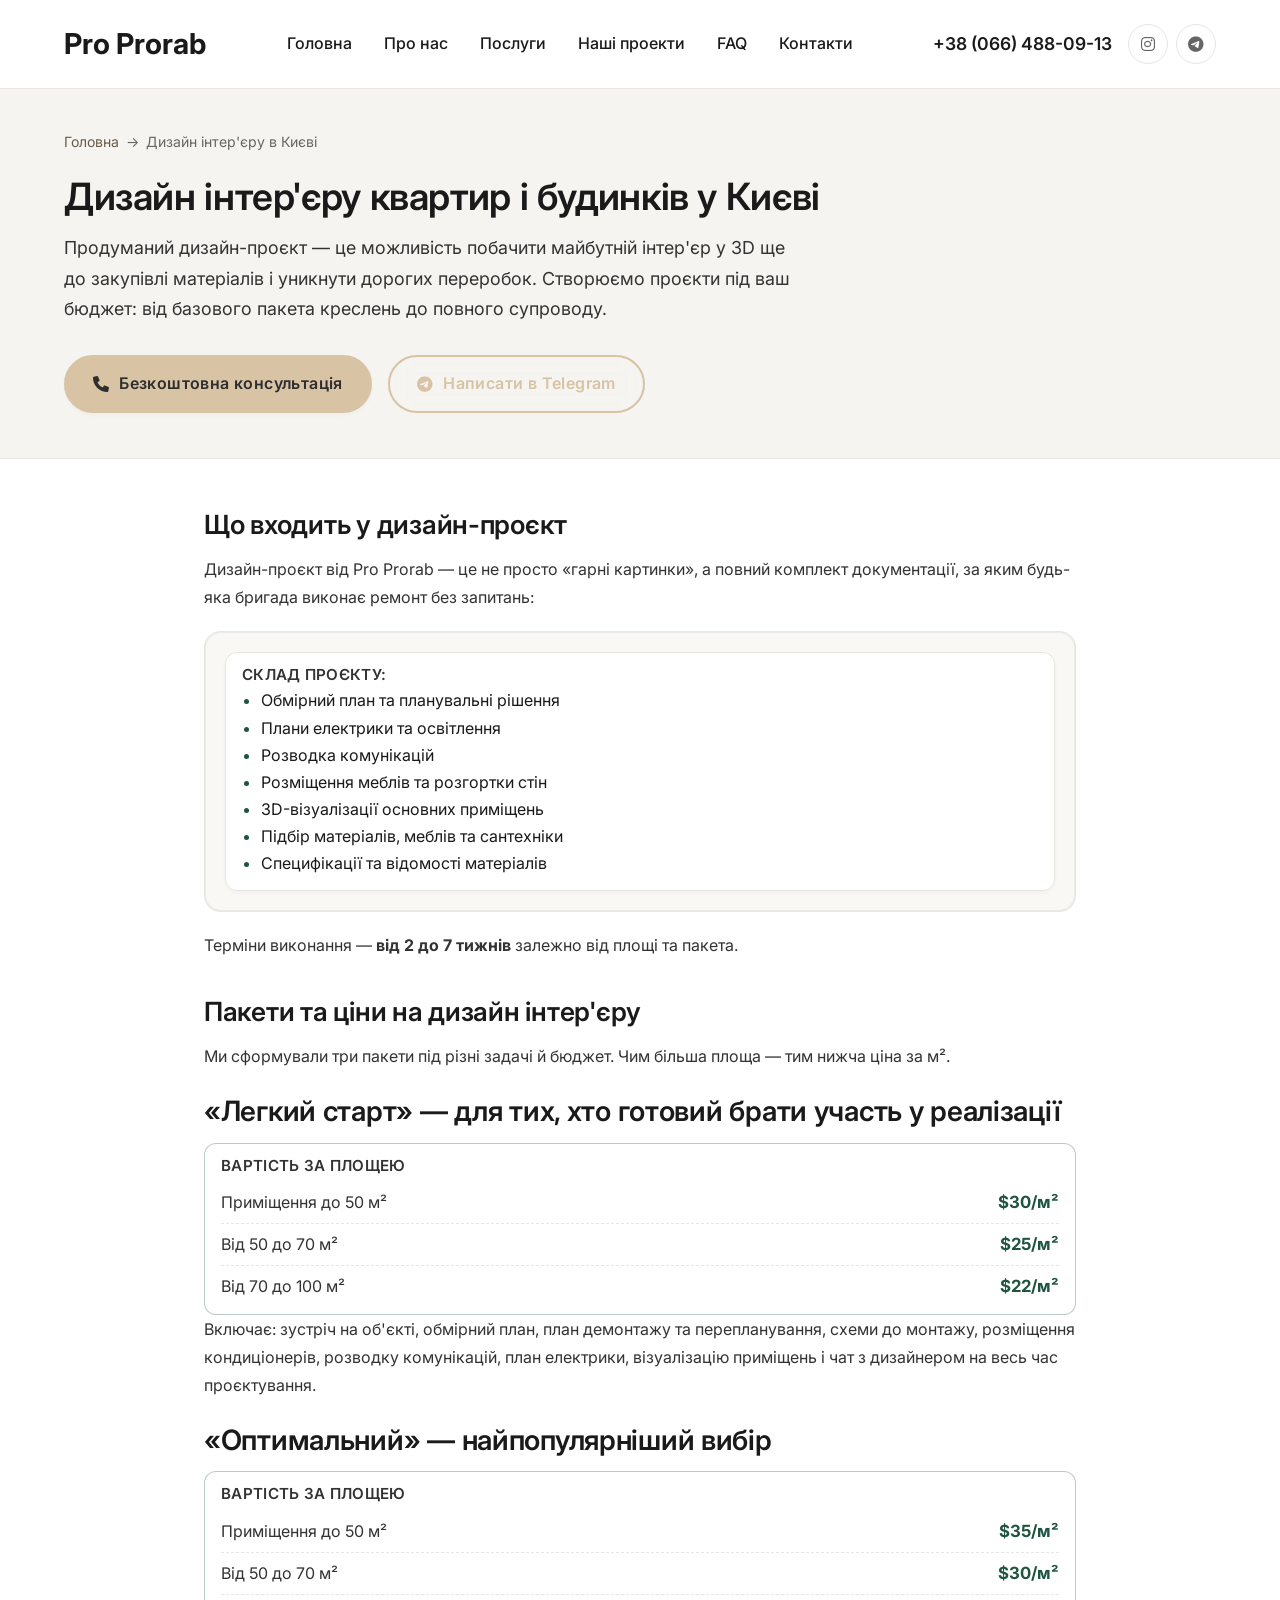
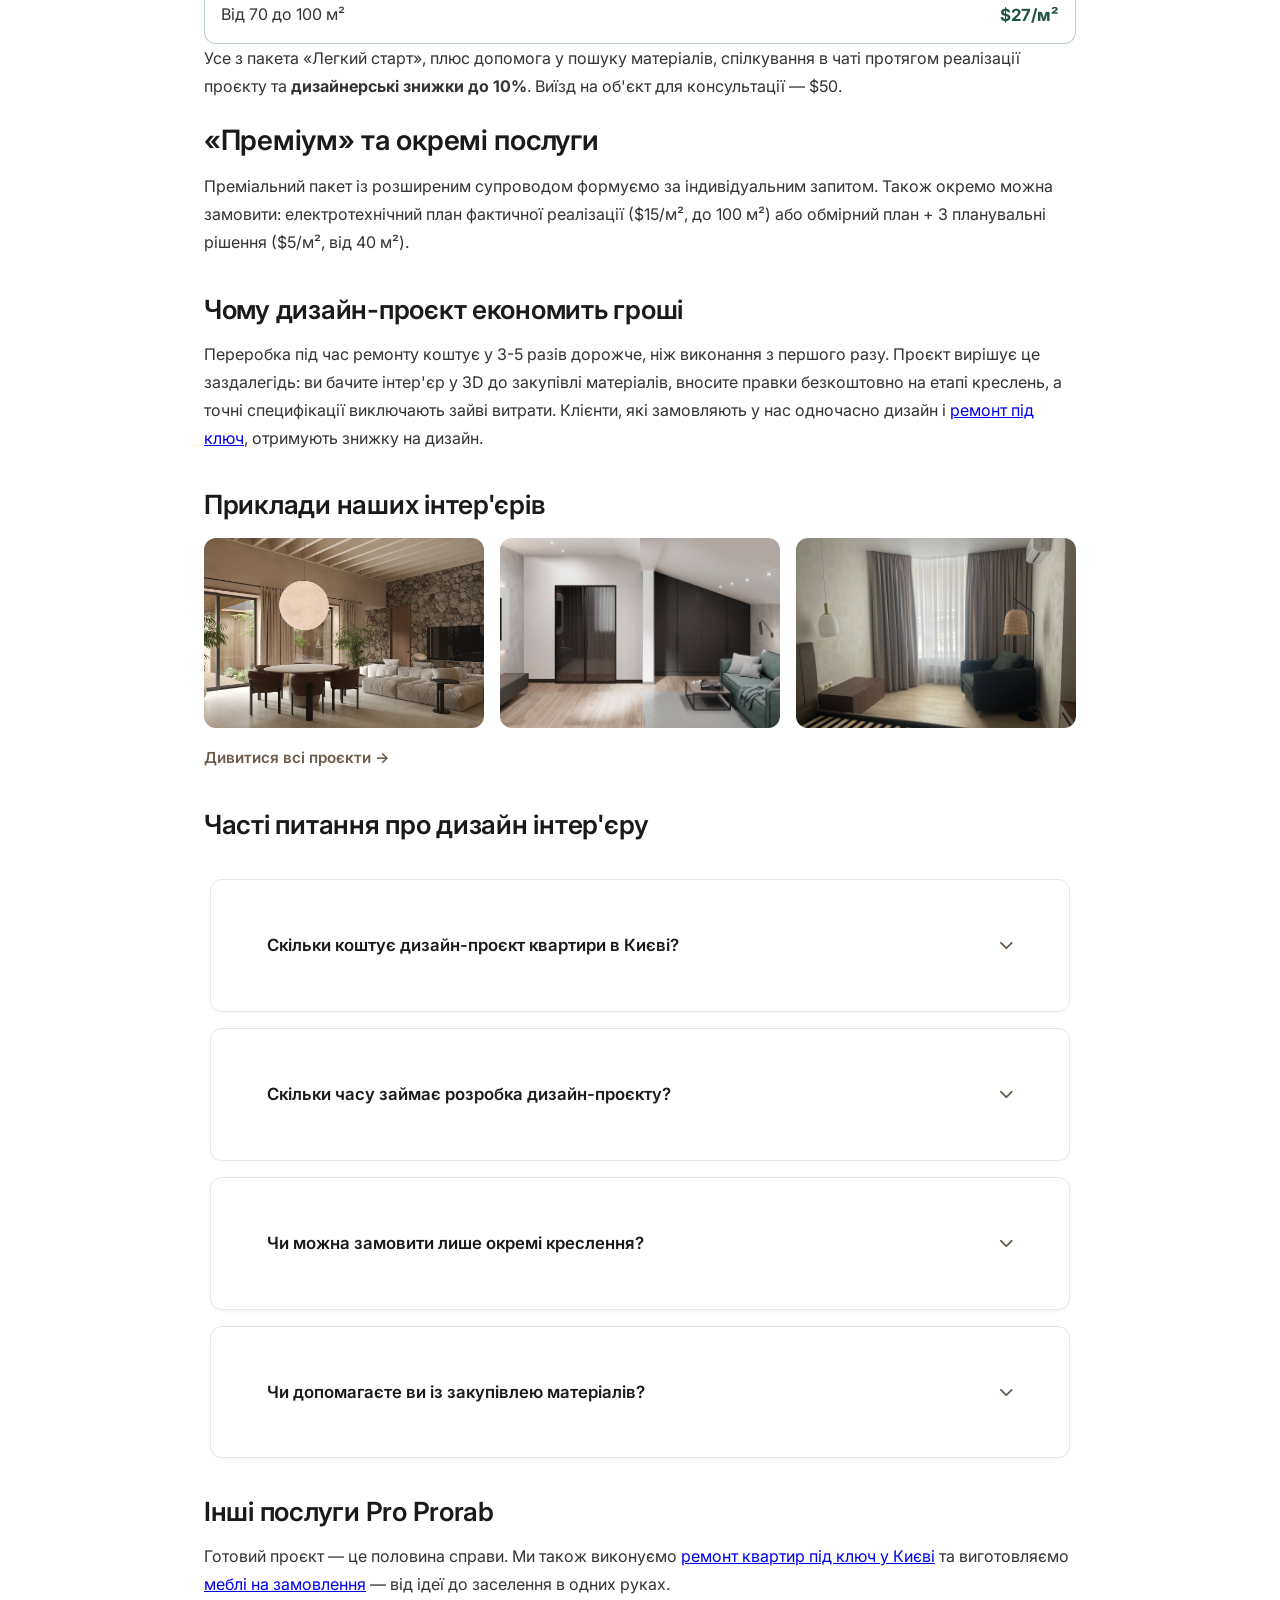
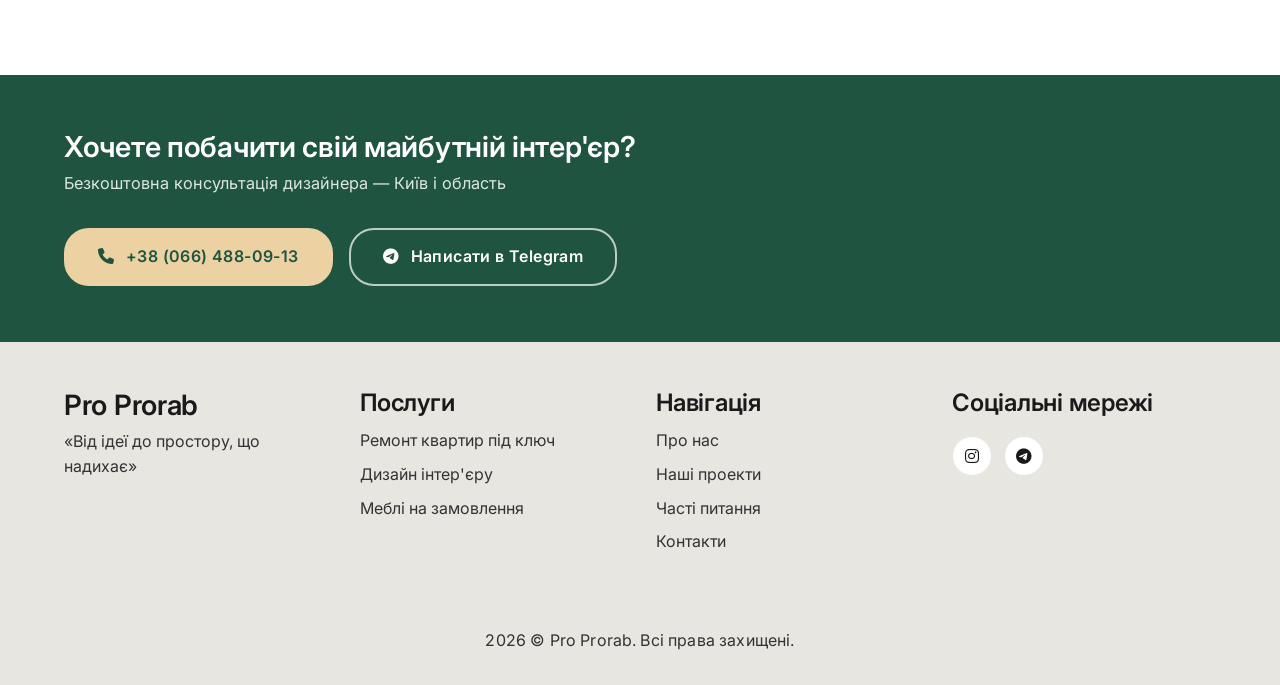
==== dyzain-interieru-kyiv/index.html @ 68ef940d "Add three SEO service pages targeting Kyiv commercial queries Search Console showed the site only su" ====
<!DOCTYPE html>
<html lang="uk-UA">
<head>
    <meta charset="UTF-8">
    <meta name="viewport" content="width=device-width, initial-scale=1.0, viewport-fit=cover">

    <title>Дизайн інтер'єру в Києві — дизайн-проєкт від $22/м² | Pro Prorab</title>
    <meta name="description" content="Дизайн інтер'єру квартир і будинків у Києві: обмірний план, 3D-візуалізації, підбір матеріалів. Пакети від $22/м², терміни 2-7 тижнів. ☎ +38 (066) 488-09-13">
    <meta name="keywords" content="дизайн інтер'єру Київ, дизайн-проєкт квартири Київ, дизайн інтер'єру ціна, дизайн квартири Київ, 3D візуалізація інтер'єру, дизайнер інтер'єру Київ">
    <meta name="robots" content="index, follow, max-image-preview:large">
    <meta name="theme-color" content="#245B4A">

    <meta name="geo.region" content="UA-32">
    <meta name="geo.placename" content="Київ, Київська область">

    <link rel="canonical" href="https://pro-prorab.com.ua/dyzain-interieru-kyiv/">
    <link rel="alternate" hreflang="uk-UA" href="https://pro-prorab.com.ua/dyzain-interieru-kyiv/">
    <link rel="alternate" hreflang="x-default" href="https://pro-prorab.com.ua/dyzain-interieru-kyiv/">

    <meta property="og:type" content="website">
    <meta property="og:site_name" content="Pro Prorab">
    <meta property="og:locale" content="uk_UA">
    <meta property="og:url" content="https://pro-prorab.com.ua/dyzain-interieru-kyiv/">
    <meta property="og:title" content="Дизайн інтер'єру в Києві — дизайн-проєкт від $22/м² | Pro Prorab">
    <meta property="og:description" content="Обмірний план, планувальні рішення, 3D-візуалізації, підбір матеріалів. Пакети під різний бюджет. Київ і область.">
    <meta property="og:image" content="https://pro-prorab.com.ua/images/portfolio/the-moon/11.jpg">

    <link rel="icon" type="image/svg+xml" href="/favicon.svg">
    <link rel="icon" type="image/x-icon" href="/favicon.ico">
    <link rel="apple-touch-icon" sizes="180x180" href="/apple-touch-icon.png">
    <link rel="manifest" href="/site.webmanifest">

    <link rel="preconnect" href="https://fonts.googleapis.com">
    <link rel="preconnect" href="https://fonts.gstatic.com" crossorigin>

    <link rel="stylesheet" href="/css/style.css?v=21">
    <link href="https://fonts.googleapis.com/css2?family=Inter:wght@300;400;500;600;700&family=Caveat:wght@500;600;700&family=Great+Vibes&display=swap" rel="stylesheet">
    <link rel="stylesheet" href="https://cdnjs.cloudflare.com/ajax/libs/font-awesome/6.0.0/css/all.min.css">

    <script type="application/ld+json">
    {
      "@context": "https://schema.org",
      "@type": "Service",
      "name": "Дизайн інтер'єру в Києві",
      "serviceType": "Дизайн-проєкт інтер'єру",
      "url": "https://pro-prorab.com.ua/dyzain-interieru-kyiv/",
      "description": "Комплексна розробка дизайну інтер'єру квартир і будинків у Києві: обмірний план, планувальні рішення, 3D-візуалізації, підбір матеріалів. Пакети «Легкий старт», «Оптимальний», «Преміум».",
      "provider": { "@id": "https://pro-prorab.com.ua/#organization" },
      "areaServed": [
        { "@type": "City", "name": "Київ" },
        { "@type": "AdministrativeArea", "name": "Київська область" }
      ]
    }
    </script>
    <script type="application/ld+json">
    {
      "@context": "https://schema.org",
      "@type": "BreadcrumbList",
      "itemListElement": [
        { "@type": "ListItem", "position": 1, "name": "Головна", "item": "https://pro-prorab.com.ua/" },
        { "@type": "ListItem", "position": 2, "name": "Дизайн інтер'єру в Києві", "item": "https://pro-prorab.com.ua/dyzain-interieru-kyiv/" }
      ]
    }
    </script>
    <script type="application/ld+json">
    {
      "@context": "https://schema.org",
      "@type": "FAQPage",
      "mainEntity": [
        {
          "@type": "Question",
          "name": "Скільки коштує дизайн-проєкт квартири в Києві?",
          "acceptedAnswer": {
            "@type": "Answer",
            "text": "Залежить від пакета та площі. «Легкий старт» — від $22/м² (для приміщень 70-100 м²), «Оптимальний» — від $27/м², «Преміум» — за індивідуальним запитом. Чим більша площа, тим нижча ціна за м²."
          }
        },
        {
          "@type": "Question",
          "name": "Скільки часу займає розробка дизайн-проєкту?",
          "acceptedAnswer": {
            "@type": "Answer",
            "text": "Від 2 до 7 тижнів залежно від площі приміщення та обраного пакета. Впродовж усього проєктування працює чат для спілкування з дизайнером."
          }
        },
        {
          "@type": "Question",
          "name": "Чи можна замовити лише окремі креслення, а не повний проєкт?",
          "acceptedAnswer": {
            "@type": "Answer",
            "text": "Так. Окремо можна замовити електротехнічний план фактичної реалізації ($15/м², до 100 м²) або обмірний план з трьома планувальними рішеннями ($5/м², від 40 м²)."
          }
        },
        {
          "@type": "Question",
          "name": "Чи допомагаєте ви із закупівлею матеріалів?",
          "acceptedAnswer": {
            "@type": "Answer",
            "text": "У пакеті «Оптимальний» передбачена допомога у пошуку матеріалів, консультації щодо закупівель і дизайнерські знижки до 10%. Виїзд на об'єкт для консультації — $50."
          }
        }
      ]
    }
    </script>
</head>
<body>
    <!-- Header -->
    <header class="header">
        <div class="container">
            <div class="header-content">
                <a href="/" class="logo" aria-label="Pro Prorab — головна">
                    <span class="logo-text">Pro Prorab</span>
                </a>
                <nav class="nav">
                    <ul class="nav-list">
                        <li><a href="/" class="nav-link">Головна</a></li>
                        <li><a href="/#about" class="nav-link">Про нас</a></li>
                        <li><a href="/#services" class="nav-link active">Послуги</a></li>
                        <li><a href="/#portfolio" class="nav-link">Наші проекти</a></li>
                        <li><a href="/#faq" class="nav-link">FAQ</a></li>
                        <li><a href="/#contacts" class="nav-link">Контакти</a></li>
                    </ul>
                </nav>
                <div class="header-contact">
                    <a href="tel:+380664880913" class="phone">+38 (066) 488-09-13</a>
                    <div class="social-links">
                        <a href="https://www.instagram.com/pro_prorab?igsh=eXV1aWx6aDczOWYw" class="social-link" aria-label="Instagram Pro Prorab" target="_blank" rel="noopener noreferrer"><i class="fab fa-instagram"></i></a>
                        <a href="https://t.me/+380664880913" class="social-link" aria-label="Telegram Pro Prorab" target="_blank" rel="noopener noreferrer"><i class="fab fa-telegram"></i></a>
                    </div>
                </div>
                <a href="tel:+380664880913" class="header-call-btn" aria-label="Зателефонувати">
                    <i class="fas fa-phone"></i>
                </a>
                <button class="mobile-menu-btn" aria-label="Відкрити меню">
                    <span></span>
                    <span></span>
                    <span></span>
                </button>
            </div>
        </div>
    </header>

    <!-- Page Hero -->
    <section class="page-hero">
        <div class="container">
            <nav class="breadcrumbs" aria-label="Хлібні крихти">
                <a href="/">Головна</a> <span aria-hidden="true">→</span> <span>Дизайн інтер'єру в Києві</span>
            </nav>
            <h1>Дизайн інтер'єру квартир і будинків у Києві</h1>
            <p class="lead">Продуманий дизайн-проєкт — це можливість побачити майбутній інтер'єр у 3D ще до закупівлі матеріалів і уникнути дорогих переробок. Створюємо проєкти під ваш бюджет: від базового пакета креслень до повного супроводу.</p>
            <div class="hero-buttons">
                <a href="tel:+380664880913" class="btn btn-primary"><i class="fas fa-phone" aria-hidden="true"></i> Безкоштовна консультація</a>
                <a href="https://t.me/+380664880913" class="btn btn-outline" target="_blank" rel="noopener noreferrer"><i class="fab fa-telegram" aria-hidden="true"></i> Написати в Telegram</a>
            </div>
        </div>
    </section>

    <!-- Article -->
    <article class="service-article">
        <div class="container">
            <h2>Що входить у дизайн-проєкт</h2>
            <p>Дизайн-проєкт від Pro Prorab — це не просто «гарні картинки», а повний комплект документації, за яким будь-яка бригада виконає ремонт без запитань:</p>
            <div class="package-body">
                <div class="package-section features">
                    <h5>Склад проєкту:</h5>
                    <ul class="package-list">
                        <li>Обмірний план та планувальні рішення</li>
                        <li>Плани електрики та освітлення</li>
                        <li>Розводка комунікацій</li>
                        <li>Розміщення меблів та розгортки стін</li>
                        <li>3D-візуалізації основних приміщень</li>
                        <li>Підбір матеріалів, меблів та сантехніки</li>
                        <li>Специфікації та відомості матеріалів</li>
                    </ul>
                </div>
            </div>
            <p>Терміни виконання — <strong>від 2 до 7 тижнів</strong> залежно від площі та пакета.</p>

            <h2>Пакети та ціни на дизайн інтер'єру</h2>
            <p>Ми сформували три пакети під різні задачі й бюджет. Чим більша площа — тим нижча ціна за м².</p>

            <h3 style="margin-top: 1.6rem; color: var(--wix-text-primary);">«Легкий старт» — для тих, хто готовий брати участь у реалізації</h3>
            <div class="package-price-table">
                <h5>Вартість за площею</h5>
                <div class="package-price-row"><span>Приміщення до 50 м²</span><strong>$30/м²</strong></div>
                <div class="package-price-row"><span>Від 50 до 70 м²</span><strong>$25/м²</strong></div>
                <div class="package-price-row"><span>Від 70 до 100 м²</span><strong>$22/м²</strong></div>
            </div>
            <p>Включає: зустріч на об'єкті, обмірний план, план демонтажу та перепланування, схеми до монтажу, розміщення кондиціонерів, розводку комунікацій, план електрики, візуалізацію приміщень і чат з дизайнером на весь час проєктування.</p>

            <h3 style="margin-top: 1.6rem; color: var(--wix-text-primary);">«Оптимальний» — найпопулярніший вибір</h3>
            <div class="package-price-table">
                <h5>Вартість за площею</h5>
                <div class="package-price-row"><span>Приміщення до 50 м²</span><strong>$35/м²</strong></div>
                <div class="package-price-row"><span>Від 50 до 70 м²</span><strong>$30/м²</strong></div>
                <div class="package-price-row"><span>Від 70 до 100 м²</span><strong>$27/м²</strong></div>
            </div>
            <p>Усе з пакета «Легкий старт», плюс допомога у пошуку матеріалів, спілкування в чаті протягом реалізації проєкту та <strong>дизайнерські знижки до 10%</strong>. Виїзд на об'єкт для консультації — $50.</p>

            <h3 style="margin-top: 1.6rem; color: var(--wix-text-primary);">«Преміум» та окремі послуги</h3>
            <p>Преміальний пакет із розширеним супроводом формуємо за індивідуальним запитом. Також окремо можна замовити: електротехнічний план фактичної реалізації ($15/м², до 100 м²) або обмірний план + 3 планувальні рішення ($5/м², від 40 м²).</p>

            <h2>Чому дизайн-проєкт економить гроші</h2>
            <p>Переробка під час ремонту коштує у 3-5 разів дорожче, ніж виконання з першого разу. Проєкт вирішує це заздалегідь: ви бачите інтер'єр у 3D до закупівлі матеріалів, вносите правки безкоштовно на етапі креслень, а точні специфікації виключають зайві витрати. Клієнти, які замовляють у нас одночасно дизайн і <a href="/remont-kvartyr-kyiv/">ремонт під ключ</a>, отримують знижку на дизайн.</p>

            <h2>Приклади наших інтер'єрів</h2>
            <div class="page-portfolio-grid">
                <a href="/#portfolio" aria-label="Проєкт The Moon">
                    <img src="/images/portfolio/the-moon/11.jpg" alt="Дизайн інтер'єру заміського будинку The Moon у японському стилі — Київська область" loading="lazy">
                </a>
                <a href="/#portfolio" aria-label="Проєкт Lakewood">
                    <img src="/images/portfolio/great/1.jpg" alt="Дизайн інтер'єру будинку в котеджному містечку Lakewood під Києвом" loading="lazy">
                </a>
                <a href="/#portfolio" aria-label="Проєкт ЖК Софія Резиденс">
                    <img src="/images/portfolio/sofia-residence/4.jpg" alt="Дизайн-проєкт квартири в ЖК Софія Резиденс, Київ" loading="lazy">
                </a>
            </div>
            <p><a href="/#portfolio" class="service-page-link">Дивитися всі проєкти →</a></p>

            <h2>Часті питання про дизайн інтер'єру</h2>
            <div class="faq-list">
                <details class="faq-item">
                    <summary class="faq-question">
                        <span>Скільки коштує дизайн-проєкт квартири в Києві?</span>
                        <i class="fas fa-chevron-down faq-icon" aria-hidden="true"></i>
                    </summary>
                    <div class="faq-answer">
                        <p>Залежить від пакета та площі: «Легкий старт» — <strong>від $22/м²</strong>, «Оптимальний» — <strong>від $27/м²</strong>, «Преміум» — індивідуально. Чим більша площа, тим нижча ціна за м².</p>
                    </div>
                </details>
                <details class="faq-item">
                    <summary class="faq-question">
                        <span>Скільки часу займає розробка дизайн-проєкту?</span>
                        <i class="fas fa-chevron-down faq-icon" aria-hidden="true"></i>
                    </summary>
                    <div class="faq-answer">
                        <p>Від <strong>2 до 7 тижнів</strong> залежно від площі приміщення та пакета. Впродовж усього проєктування працює чат для спілкування з дизайнером.</p>
                    </div>
                </details>
                <details class="faq-item">
                    <summary class="faq-question">
                        <span>Чи можна замовити лише окремі креслення?</span>
                        <i class="fas fa-chevron-down faq-icon" aria-hidden="true"></i>
                    </summary>
                    <div class="faq-answer">
                        <p>Так: електротехнічний план фактичної реалізації ($15/м², до 100 м²) або обмірний план + 3 планувальні рішення ($5/м², від 40 м²).</p>
                    </div>
                </details>
                <details class="faq-item">
                    <summary class="faq-question">
                        <span>Чи допомагаєте ви із закупівлею матеріалів?</span>
                        <i class="fas fa-chevron-down faq-icon" aria-hidden="true"></i>
                    </summary>
                    <div class="faq-answer">
                        <p>У пакеті «Оптимальний» — допомога у пошуку матеріалів, консультації щодо закупівель і <strong>дизайнерські знижки до 10%</strong>.</p>
                    </div>
                </details>
            </div>

            <h2>Інші послуги Pro Prorab</h2>
            <p>Готовий проєкт — це половина справи. Ми також виконуємо <a href="/remont-kvartyr-kyiv/">ремонт квартир під ключ у Києві</a> та виготовляємо <a href="/mebli-na-zamovlennia-kyiv/">меблі на замовлення</a> — від ідеї до заселення в одних руках.</p>
        </div>
    </article>

    <!-- CTA Band -->
    <section class="cta-band" aria-label="Замовити консультацію">
        <div class="container">
            <div class="cta-band-content">
                <div class="cta-band-text">
                    <h2>Хочете побачити свій майбутній інтер'єр?</h2>
                    <p>Безкоштовна консультація дизайнера — Київ і область</p>
                </div>
                <div class="cta-band-actions">
                    <a href="tel:+380664880913" class="btn btn-cta-light"><i class="fas fa-phone"></i> +38 (066) 488-09-13</a>
                    <a href="https://t.me/+380664880913" class="btn btn-cta-ghost" target="_blank" rel="noopener noreferrer"><i class="fab fa-telegram"></i> Написати в Telegram</a>
                </div>
            </div>
        </div>
    </section>

    <!-- Footer -->
    <footer class="footer">
        <div class="container">
            <div class="footer-content">
                <div class="footer-section">
                    <div class="footer-logo">
                        <h3>Pro Prorab</h3>
                        <p>«Від ідеї до простору, що надихає»</p>
                    </div>
                </div>
                <div class="footer-section">
                    <h4>Послуги</h4>
                    <ul class="footer-links">
                        <li><a href="/remont-kvartyr-kyiv/">Ремонт квартир під ключ</a></li>
                        <li><a href="/dyzain-interieru-kyiv/">Дизайн інтер'єру</a></li>
                        <li><a href="/mebli-na-zamovlennia-kyiv/">Меблі на замовлення</a></li>
                    </ul>
                </div>
                <div class="footer-section">
                    <h4>Навігація</h4>
                    <ul class="footer-links">
                        <li><a href="/#about">Про нас</a></li>
                        <li><a href="/#portfolio">Наші проекти</a></li>
                        <li><a href="/#faq">Часті питання</a></li>
                        <li><a href="/#contacts">Контакти</a></li>
                    </ul>
                </div>
                <div class="footer-section">
                    <h4>Соціальні мережі</h4>
                    <div class="footer-social">
                        <a href="https://www.instagram.com/pro_prorab?igsh=eXV1aWx6aDczOWYw" class="social-link" aria-label="Instagram Pro Prorab" target="_blank" rel="noopener noreferrer"><i class="fab fa-instagram"></i></a>
                        <a href="https://t.me/+380664880913" class="social-link" aria-label="Telegram Pro Prorab" target="_blank" rel="noopener noreferrer"><i class="fab fa-telegram"></i></a>
                    </div>
                </div>
            </div>
            <div class="footer-bottom">
                <p>2026 &copy; Pro Prorab. Всі права захищені.</p>
            </div>
        </div>
    </footer>

    <script src="/js/script.js?v=11"></script>
</body>
</html>
---- css/style.css ----
/* Reset and Base Styles */
* {
    margin: 0;
    padding: 0;
    box-sizing: border-box;
}

/* CSS Variables for Custom Beige Color Scheme */
:root {
    /* Background Colors */
    --wix-bg: #ffffff; /* Pure white background */
    --wix-surface: #ffffff; /* White surface */
    --wix-section-bg: #f8f9fa; /* Light gray section background */
    --wix-accent-bg: #F5F4F0; /* Very light beige accent background */

    /* Text Colors */
    --wix-text-primary: #1a1a1a; /* Very dark text */
    --wix-text-secondary: #333333; /* Dark gray text */
    --wix-text-muted: #666666; /* Medium gray text */

    /* Accent Colors - Beige Theme */
    --wix-accent: #E8E6E1; /* Main beige accent */
    --wix-accent-hover: #D4D1C9; /* Lighter beige for hover states */
    --wix-accent-light: #F9F8F5; /* Very light beige */
    --wix-accent-dark: #C4C1B9; /* Darker beige for borders */
    --wix-success: #8FA88F; /* Soft green for success states */
    --wix-warning: #D4B08A; /* Warm beige for warnings */

    /* UI Elements */
    --wix-border: #e8e6e1; /* Beige border */
    --wix-border-light: #f0f0f0; /* Very light border */
    --wix-shadow: 0 2px 4px rgba(0, 0, 0, 0.03);
    --wix-shadow-lg: 0 4px 12px rgba(0, 0, 0, 0.05);
    --wix-shadow-xl: 0 8px 24px rgba(0, 0, 0, 0.08);
    --wix-radius: 8px; /* Border radius */
    --wix-radius-lg: 12px; /* Large border radius */

    /* Brand Colors (Warm Beige theme) */
    --brand: #D8C3A5; /* Warm beige */
    --brand-hover: #C9AF8D; /* Darker beige on hover */
    --brand-contrast: #2E2E2E; /* Dark text on beige */

    /* Hero Text Colors (richer, not black) */
    --hero-title-color: #245B4A; /* Deep green slate */
    --hero-subtitle-color: #317D63; /* Softer green slate */

    /* Supporting brown tone for links */
    --brand-brown: #6B5B4B;
    --brand-brown-hover: #5A4C3E;
}

body {
    font-family: 'Inter', -apple-system, BlinkMacSystemFont, 'Segoe UI', Roboto, sans-serif;
    line-height: 1.6;
    color: var(--wix-text-primary);
    background-color: var(--wix-bg);
    -webkit-font-smoothing: antialiased;
    -moz-osx-font-smoothing: grayscale;
}

/* Generic responsive images */
img {
    max-width: 100%;
    height: auto;
    display: block;
}

/* Touch-friendly interactions */
@media (hover: none) and (pointer: coarse) {
    .service-card:hover,
    .portfolio-item:hover,
    .value-card:hover,
    .advantage-item:hover {
        transform: none;
    }

    .btn:hover::before {
        left: 100%;
    }
}

/* Performance optimizations for mobile */
@media (max-width: 768px) {
    /* Reduce animations on mobile for better performance */
    .shape-large,
    .shape-medium,
    .shape-small,
    .shape-rectangle {
        animation: none;
    }

    /* Optimize shadows for mobile */
    .service-card,
    .portfolio-item,
    .value-card,
    .advantage-item {
        box-shadow: 0 2px 8px rgba(0, 0, 0, 0.1);
    }

    /* Disable backdrop-filter on mobile for better performance */
    .header {
        backdrop-filter: none;
        -webkit-backdrop-filter: none;
        background-color: rgba(255, 255, 255, 0.95);
    }
}

/* Mobile navigation improvements */
.nav.active {
    position: fixed;
    top: 80px;
    left: 0;
    right: 0;
    bottom: 0;
    background: rgba(255, 255, 255, 0.98);
    backdrop-filter: blur(20px);
    z-index: 999;
    padding: 2rem 1rem;
    overflow-y: auto;
    max-height: calc(100vh - 80px);
}

/* Better mobile focus states */
@media (max-width: 768px) {
    .btn:focus,
    .nav-link:focus,
    .social-link:focus {
        outline: 2px solid var(--wix-accent-hover);
        outline-offset: 2px;
    }

    /* Ensure minimum touch targets */
    .nav-link {
        min-height: 44px;
        display: flex;
        align-items: center;
        padding: 0.5rem 0;
    }

    .social-link {
        min-width: 44px;
        min-height: 44px;
    }
}

.container {
    max-width: 1200px;
    margin: 0 auto;
    padding: 0 24px;
}

/* Typography */
h1, h2, h3, h4, h5, h6 {
    font-weight: 600;
    line-height: 1.1;
    margin-bottom: 1rem;
    color: var(--wix-text-primary);
    letter-spacing: -0.01em;
}

h1 { font-size: 3rem; }
h2 { font-size: 2.25rem; }
h3 { font-size: 1.75rem; }
h4 { font-size: 1.5rem; }

p {
    margin-bottom: 1rem;
    color: var(--wix-text-secondary);
    line-height: 1.6;
    font-weight: 400;
}

/* Buttons */
.btn {
    display: inline-block;
    padding: 14px 32px;
    text-decoration: none;
    border-radius: 25px;
    font-weight: 600;
    transition: all 0.4s cubic-bezier(0.4, 0, 0.2, 1);
    border: 2px solid transparent;
    cursor: pointer;
    font-size: 16px;
    letter-spacing: 0.025em;
    position: relative;
    overflow: hidden;
}

.btn::before {
    content: '';
    position: absolute;
    top: 0;
    left: -100%;
    width: 100%;
    height: 100%;
    background: linear-gradient(90deg, transparent, rgba(255, 255, 255, 0.2), transparent);
    transition: left 0.5s;
}

.btn:hover::before {
    left: 100%;
}

.btn-primary {
    background: var(--brand);
    color: var(--brand-contrast);
    border-color: var(--brand);
    box-shadow: var(--wix-shadow);
}

.btn-primary:hover {
    background: var(--brand-hover);
    border-color: var(--brand-hover);
    transform: translateY(-2px);
    box-shadow: var(--wix-shadow-lg);
}

.btn-outline {
    background-color: transparent;
    color: var(--brand);
    border-color: var(--brand);
    backdrop-filter: blur(10px);
    -webkit-backdrop-filter: blur(10px);
}

.btn-outline:hover {
    background: var(--brand);
    color: var(--brand-contrast);
    transform: translateY(-2px);
    box-shadow: var(--wix-shadow);
}

/* Better focus state for accessibility */
.btn:focus-visible {
    outline: 3px solid rgba(46, 125, 91, 0.35);
    outline-offset: 2px;
}

/* Header */
.header {
    background-color: var(--wix-surface);
    backdrop-filter: blur(20px);
    -webkit-backdrop-filter: blur(20px);
    position: fixed;
    top: 0;
    left: 0;
    right: 0;
    z-index: 1000;
    padding: 1.5rem 0;
    border-bottom: 1px solid var(--wix-border);
}

/* Header compact state on scroll */
.header.scrolled {
    padding: 0.75rem 0;
    background-color: rgba(255, 255, 255, 0.9);
    border-bottom-color: transparent;
    box-shadow: var(--wix-shadow-lg);
}

.header-content {
    display: flex;
    align-items: center;
    gap: 1rem;
}

.nav { flex: 1; }
.logo h1 {
    color: var(--wix-text-primary);
    font-size: 1.8rem;
    margin: 0;
    font-weight: 700;
}

.nav-list {
    display: flex;
    list-style: none;
    gap: 2rem;
    justify-content: center;
    flex-wrap: wrap;
}

.nav-link {
    text-decoration: none;
    color: var(--wix-text-primary);
    font-weight: 500;
    transition: color 0.3s ease;
    position: relative;
}

.nav-link:hover,
.nav-link.active {
    color: var(--brand);
}

.nav-link.active::after {
    content: '';
    position: absolute;
    bottom: -5px;
    left: 0;
    right: 0;
    height: 2px;
    background-color: var(--brand);
}

.header-contact {
    display: flex;
    align-items: center;
    gap: 1rem;
}

/* Hide call button on desktop by default */
.header-call-btn { display: none; }

.phone {
    text-decoration: none;
    color: var(--wix-text-primary);
    font-weight: 600;
    font-size: 1.1rem;
}

.social-links {
    display: flex;
    gap: 0.5rem;
}

.social-link {
    display: flex;
    align-items: center;
    justify-content: center;
    width: 40px;
    height: 40px;
    background-color: var(--wix-surface);
    color: var(--wix-text-muted);
    text-decoration: none;
    border-radius: 50%;
    transition: all 0.3s ease;
    border: 1px solid var(--wix-border);
}

.social-link:hover {
    background-color: var(--brand);
    color: var(--brand-contrast);
    transform: translateY(-2px);
    border-color: var(--brand);
}

.mobile-menu-btn {
    display: none;
    flex-direction: column;
    background: none;
    border: none;
    cursor: pointer;
    padding: 12px;
    border-radius: 8px;
    transition: all 0.3s ease;
    width: 48px;
    height: 48px;
    align-items: center;
    justify-content: center;
    position: relative;
}

.mobile-menu-btn:hover {
    background-color: var(--wix-accent);
}

.mobile-menu-btn span {
    position: absolute;
    width: 20px;
    height: 2px;
    background-color: var(--brand-contrast);
    transition: 0.3s;
    border-radius: 2px;
}

/* Draw top and bottom lines via pseudo elements */
.mobile-menu-btn::before,
.mobile-menu-btn::after {
    content: '';
    position: absolute;
    width: 20px;
    height: 2px;
    background-color: var(--brand-contrast);
    border-radius: 2px;
}
.mobile-menu-btn span { transform: translateY(0); }
.mobile-menu-btn::before { transform: translateY(-6px); }
.mobile-menu-btn::after  { transform: translateY(6px); }

.mobile-menu-btn.active span:nth-child(1) {
    transform: rotate(-45deg) translate(-5px, 6px);
}

.mobile-menu-btn.active span:nth-child(2) {
    opacity: 0;
}

.mobile-menu-btn.active span:nth-child(3) {
    transform: rotate(45deg) translate(-5px, -6px);
}

.nav.active {
    display: flex !important;
    flex-direction: column;
    position: fixed;
    top: 0;
    left: 0;
    right: 0;
    height: 100dvh;
    background-color: rgba(255, 255, 255, 0.98);
    backdrop-filter: blur(20px);
    -webkit-backdrop-filter: blur(20px);
    padding: calc(var(--header-h, 64px) + 12px) 1rem 2rem;
    box-shadow: 0 5px 20px rgba(0, 0, 0, 0.1);
    z-index: 9999;
    overflow-y: auto;
}

.nav.active .nav-list {
    flex-direction: column;
    gap: 1.2rem;
    align-items: center;
    width: 100%;
}

.nav.active .nav-link {
    font-size: 1.25rem;
    padding: 0.75rem 0;
    width: 100%;
    text-align: center;
    border-bottom: 1px solid rgba(0, 0, 0, 0.1);
    transition: all 0.3s ease;
}

.nav.active .nav-link:hover {
    background-color: var(--wix-accent);
    color: white;
    border-radius: 8px;
}

.nav.active .nav-list {
    flex-direction: column;
    gap: 1rem;
    align-items: center;
}

/* Hero Section */
.hero {
    height: 100vh;
    position: relative;
    display: flex;
    align-items: center;
    justify-content: center;
    overflow: hidden;
}

.hero-bg {
    position: absolute;
    top: 0;
    left: 0;
    right: 0;
    bottom: 0;
    z-index: -1;
}

.hero-content {
    text-align: center;
    color: var(--wix-text-primary);
    position: relative; /* ensure above overlay */
    z-index: 2;
}

.hero-overlay {
    position: absolute;
    top: 0;
    left: 0;
    right: 0;
    bottom: 0;
    background: rgba(0, 0, 0, 0.4);
}

/* Hero primary button: softer base, gentle gradient on hover */
.hero .btn-primary {
    background: var(--brand);
    border-color: var(--brand);
    color: var(--brand-contrast);
}

.hero .btn-primary:hover {
    background-image: linear-gradient(135deg, #D8C3A5 0%, #E6D5BC 100%);
    background-size: 200% 200%;
    background-position: 100% 50%;
    border-color: #D1BB9E;
}

.hero-title {
    font-size: 4rem;
    font-weight: 700;
    margin-bottom: 0.2rem;
    color: #FFFFFF; /* strong contrast */
    text-shadow: 0 2px 8px rgba(0, 0, 0, 0.35);
}

.hero-subtitle {
    font-size: 1.8rem; /* +20% */
    margin-bottom: 4.2rem;
    font-weight: 400;
    color: #FFFFFF;
    text-shadow: 0 1px 6px rgba(0, 0, 0, 0.25);
    background-color: transparent;
    padding: 0;
    border-radius: 0;
    border: none;
    display: inline;
}

/* Handwritten accent for selected words */
.hero-title .hand,
.hero-subtitle .hand {
    font-family: 'Great Vibes', 'Caveat', cursive;
    font-weight: 400;
    letter-spacing: 0;
    display: inline-block;
    line-height: 1;
    position: relative;
    color: #fff;
    font-size: 1.35em; /* больше, как просили */
}

/* отключаем маркер‑подчёркивание */
.hero-title .hand::after,
.hero-subtitle .hand::after { display: none; }

@media (max-width: 480px) {
    .hero-title .hand,
    .hero-subtitle .hand { font-size: 1.22em; }
}

/* Секции: аккуратные заголовки и меньше воздуха у "Про нас" */
.about-preview { padding: 32px 0; }
.our-values h3,
.why-choose-us h3 { font-size: 2rem; font-weight: 700; }
.about-intro { gap: 1.25rem; }

@media (max-width: 768px) {
  .about-preview { padding: 40px 0; }
  .about-intro { gap: 1rem; }
  .about-preview .section-header { margin-bottom: 1.6rem; }
}

.hero-buttons {
    display: flex;
    gap: 1rem;
    justify-content: center;
    flex-wrap: wrap;
    margin-top: 8mm; /* extra breathing room from subtitle */
}

/* Section Styles */
section {
    padding: 64px 0;
}

.section-header {
    text-align: center;
    margin-bottom: 1.75rem;
}

.section-title {
    font-size: 3.25rem;
    font-weight: 700;
    color: var(--wix-text-primary);
    margin-bottom: 1.5rem;
    letter-spacing: -0.02em;
}

.section-subtitle {
    font-size: 1.3rem;
    color: var(--wix-text-secondary);
    max-width: 600px;
    margin: 0 auto;
    line-height: 1.5;
    font-weight: 400;
}

/* About Section */
.about-content {
    display: grid;
    grid-template-columns: 1fr 1fr;
    gap: 4rem;
    align-items: center;
}

.about-text p {
    font-size: 1.1rem;
    line-height: 1.8;
    margin-bottom: 2rem;
    color: var(--wix-text-secondary);
}

.about-image,
.placeholder-image {
    background-color: var(--wix-section-bg);
    border-radius: 10px;
    height: 300px;
    display: flex;
    align-items: center;
    justify-content: center;
    color: var(--wix-text-muted);
    font-size: 1.2rem;
}

/* Services Section */
.services-preview {
    background-color: #f8f9fa;
}

.services-grid {
    display: grid;
    grid-template-columns: repeat(auto-fit, minmax(280px, 1fr));
    gap: 2rem;
}

.service-card {
    background-color: var(--wix-surface);
    backdrop-filter: blur(10px);
    -webkit-backdrop-filter: blur(10px);
    padding: 3rem 2rem;
    border-radius: 16px;
    text-align: center;
    box-shadow: var(--wix-shadow);
    border: 1px solid var(--wix-border);
    transition: all 0.4s cubic-bezier(0.4, 0, 0.2, 1);
    display: flex;
    flex-direction: column;
    height: 100%;
}

.service-card:hover {
    transform: translateY(-8px) scale(1.02);
    box-shadow: var(--wix-shadow-lg);
    background-color: var(--wix-surface);
}

/* Icon hovers to brand tone */
.service-card:hover .service-icon {
    background-color: var(--brand);
    color: var(--brand-contrast);
}

.service-icon {
    width: 80px;
    height: 80px;
    background-color: var(--wix-accent);
    border-radius: 50%;
    display: flex;
    align-items: center;
    justify-content: center;
    margin: 0 auto 1.5rem;
    color: var(--wix-text-primary);
    font-size: 2rem;
}

.service-title {
    color: var(--wix-text-primary);
    margin-bottom: 1rem;
}

.service-description {
    margin-bottom: 1.5rem;
    line-height: 1.6;
    color: var(--wix-text-secondary);
}

.service-actions {
    margin-top: auto;
    padding-top: 1rem;
}

.service-link {
    color: var(--brand);
    text-decoration: none;
    font-weight: 600;
    transition: color 0.3s ease;
}

.service-link:hover {
    color: var(--brand-hover);
}

/* Portfolio Section */
.portfolio-grid {
    display: grid;
    grid-template-columns: repeat(auto-fit, minmax(240px, 1fr));
    gap: 1rem;
    margin-bottom: 2rem;
}

/* Mobile: horizontal swipe for portfolio */
@media (max-width: 768px) {
  .portfolio-grid {
    display: flex;
    overflow-x: auto;
    gap: 1rem;
    scroll-snap-type: x mandatory;
    -webkit-overflow-scrolling: touch;
    padding-bottom: 0.5rem;
  }
  .portfolio-item {
    flex: 0 0 85%;
    scroll-snap-align: start;
  }
}

.portfolio-item {
    background-color: var(--wix-surface);
    backdrop-filter: blur(10px);
    -webkit-backdrop-filter: blur(10px);
    border-radius: 12px;
    overflow: hidden;
    box-shadow: var(--wix-shadow);
    border: 1px solid var(--wix-border);
    transition: all 0.4s cubic-bezier(0.4, 0, 0.2, 1);
}

.portfolio-item:hover {
    transform: translateY(-4px);
    box-shadow: var(--wix-shadow-lg);
    background-color: var(--wix-surface);
}

.portfolio-image {
    height: 150px;
    background-color: var(--wix-section-bg);
    display: flex;
    align-items: center;
    justify-content: center;
    color: var(--wix-text-muted);
}

.portfolio-info {
    padding: 1rem;
}

.portfolio-title {
    color: var(--wix-text-primary);
    font-size: 1.05rem;
    margin-bottom: 0.35rem;
}

.portfolio-location {
    color: var(--wix-text-muted);
    margin: 0;
}

.portfolio-button {
    text-align: center;
}

/* Add a bit more space under portfolio title */
/* Add a bit more space under portfolio title */
.portfolio-preview .section-header { margin-bottom: 2.75rem; }

/* Modal (Service Details) */
.modal[aria-hidden="true"] { display: none; }
.modal {
    position: fixed;
    inset: 0;
    z-index: 2000;
}
.modal-overlay {
    position: absolute;
    inset: 0;
    background: rgba(0,0,0,0.35);
    /* remove blur for better mobile perf */
}
.modal-dialog {
    position: relative;
    background: var(--wix-surface);
    border: 1px solid var(--wix-border);
    box-shadow: var(--wix-shadow-xl);
    border-radius: 16px;
    width: min(920px, calc(100% - 24px));
    max-height: calc(100dvh - 24px);
    margin: 12px auto;
    overflow: hidden;
    display: grid;
    grid-template-rows: auto 1fr auto;
}
.modal-close {
    position: absolute;
    right: 12px;
    top: 12px;
    width: 40px; height: 40px;
    display: flex; align-items: center; justify-content: center;
    background: var(--wix-surface);
    color: var(--wix-text-primary);
    border: 1px solid var(--wix-border);
    border-radius: 50%;
    cursor: pointer;
}
.modal-header { padding: 20px 24px 8px; border-bottom: 1px solid var(--wix-border); }
.modal-title { margin: 0; }
.modal-price {
    margin-top: 8px;
    color: #1F5440;
    font-weight: 700;
}
.modal-content {
    padding: 20px 24px;
    overflow: auto;
}
.modal-content .muted { color: var(--wix-text-muted); font-size: 0.95rem; }
.modal-content ul { margin: 0.5rem 0 1rem 1.2rem; }
.modal-footer { padding: 16px 24px 20px; border-top: 1px solid var(--wix-border); display: flex; justify-content: flex-end; }
.modal-cta { min-width: 220px; }

@media (max-width: 768px) {
  .modal-dialog { width: calc(100% - 16px); margin: 8px auto; border-radius: 14px; }
  .modal-footer { justify-content: stretch; }
  .modal-cta { width: 100%; }
}

/* Service packages */
.service-packages { margin-top: 24px; border-top: 1px solid var(--wix-border); padding-top: 20px; }
.package-tabs { display: flex; flex-wrap: wrap; gap: 12px; margin-bottom: 20px; }
.package-tab { padding: 10px 22px; border-radius: 16px; border: 2px solid rgba(31, 84, 64, 0.25); background: rgba(255,255,255,0.92); color: var(--wix-text-primary); font-weight: 600; font-size: 1.02rem; letter-spacing: 0.01em; cursor: pointer; transition: transform 0.2s ease, box-shadow 0.2s ease, border-color 0.2s ease, color 0.2s ease, background-color 0.2s ease; position: relative; text-align: center; }
.package-tab:hover { border-color: #1F5440; color: var(--wix-text-primary); box-shadow: 0 8px 20px rgba(31, 84, 64, 0.18); transform: translateY(-2px); }
.package-tab.active { background: #1F5440; border-color: #1F5440; color: #fff; box-shadow: 0 10px 24px rgba(31, 84, 64, 0.28); }
.package-tab-name { display: block; }
.package-tab-hint { display: block; margin-top: 2px; font-size: 0.78rem; font-weight: 500; color: var(--wix-text-muted); }
.package-tab.active .package-tab-hint { color: rgba(255, 255, 255, 0.85); }
.package-tab-badge { position: absolute; top: -10px; right: 12px; background: #ECD2A3; color: #1F5440; font-size: 0.68rem; font-weight: 700; padding: 2px 9px; border-radius: 999px; letter-spacing: 0.02em; white-space: nowrap; }
.package-body { background: var(--wix-accent-light); border: 1px solid var(--wix-border); border-radius: 16px; padding: 20px; display: grid; gap: 14px; position: relative; }
.package-body::before { content: ''; position: absolute; inset: 0; border-radius: inherit; pointer-events: none; box-shadow: inset 0 0 0 1px rgba(31, 84, 64, 0.08); }
.package-meta { display: flex; flex-wrap: wrap; gap: 12px; font-size: 0.9rem; color: var(--wix-text-muted); }
.package-term { font-weight: 600; }
.package-alias { font-style: italic; }
.package-title { font-size: 1.3rem; color: var(--wix-text-primary); }
.package-section { background: var(--wix-surface); border: 1px solid var(--wix-border); border-radius: 12px; padding: 14px 16px; box-shadow: var(--wix-shadow); }
.package-section.suits { background: rgba(31, 84, 64, 0.05); border-color: rgba(31, 84, 64, 0.3); }
.package-section.upgrades { background: linear-gradient(135deg, rgba(31, 84, 64, 0.12), rgba(31, 84, 64, 0.04)); border-color: rgba(31, 84, 64, 0.35); box-shadow: 0 8px 24px rgba(31, 84, 64, 0.12); }
.package-section.upgrades h5 { color: var(--wix-text-primary); }
.package-section h5 { font-size: 0.95rem; margin-bottom: 6px; color: var(--wix-text-secondary); text-transform: uppercase; letter-spacing: 0.02em; }
.package-list { list-style: disc; color: var(--wix-text-primary); margin: 0; padding-left: 1.2rem; display: grid; gap: 4px; }
.modal-content .package-list { margin: 0 0 0 0; padding-left: 1.2rem; }
.modal-content .package-body > p { margin: 0; }
.package-list li { line-height: 1.45; }
.package-list li::marker { color: #1F5440; }
.package-feature-list { list-style: none; padding-left: 0; }
.package-feature-list li { position: relative; padding-left: 1rem; }
.package-feature-list li::before { content: "-"; position: absolute; left: 0; color: var(--brand); }
.package-list-title { font-weight: 600; color: var(--wix-text-secondary); text-transform: uppercase; letter-spacing: 0.03em; }
.package-note { font-size: 0.85rem; line-height: 1.4; }
.package-price { font-weight: 600; color: var(--wix-text-primary); }
.package-price strong { color: #1F5440; font-weight: 700; }

/* Price table inside package body */
.package-price-table { background: var(--wix-surface); border: 1px solid rgba(31, 84, 64, 0.3); border-radius: 12px; padding: 14px 16px; }
.package-price-table h5 { font-size: 0.95rem; margin-bottom: 8px; color: var(--wix-text-secondary); text-transform: uppercase; letter-spacing: 0.02em; }
.package-price-row { display: flex; justify-content: space-between; align-items: center; gap: 12px; padding: 7px 0; border-bottom: 1px dashed var(--wix-border); }
.package-price-row:last-child { border-bottom: none; padding-bottom: 0; }
.package-price-row span { color: var(--wix-text-secondary); }
.package-price-row strong { color: #1F5440; font-weight: 700; font-size: 1.05rem; white-space: nowrap; }
.package-description { line-height: 1.6; }
.package-body-animate { animation: packageFade 0.35s ease; }

@keyframes packageFade {
  from { opacity: 0; transform: translateY(12px); }
  to { opacity: 1; transform: translateY(0); }
}

@media (max-width: 768px) {
  .package-tabs { flex-direction: column; gap: 14px; }
  .package-tab { width: 100%; text-align: center; font-size: 1.05rem; padding: 12px 20px; }
  .package-body { padding: 16px; }
}

/* Gallery modal */
.modal-dialog.modal-gallery { width: min(1000px, calc(100% - 24px)); }
.gallery-view { position: relative; display: flex; align-items: center; justify-content: center; background: var(--wix-section-bg); border-radius: 12px; overflow: hidden; min-height: 320px; }
#galleryImage { max-width: 100%; max-height: 70vh; display: block; }
#galleryPdfFrame { width: 100%; height: 70vh; display: none; border: none; }
.gallery-nav { position: absolute; top: 50%; transform: translateY(-50%); width: 42px; height: 42px; border-radius: 50%; border: 1px solid var(--wix-border); background: var(--wix-surface); box-shadow: var(--wix-shadow-lg); display: flex; align-items: center; justify-content: center; cursor: pointer; font-size: 20px; }
.gallery-prev { left: 12px; }
.gallery-next { right: 12px; }
.gallery-counter { text-align: center; margin-top: 10px; color: var(--wix-text-muted); }
.gallery-thumbs { margin-top: 14px; display: grid; gap: 10px; grid-template-columns: repeat(auto-fit, minmax(72px, 1fr)); }
.gallery-thumb { border: 1px solid var(--wix-border); border-radius: 8px; overflow: hidden; padding: 0; background: var(--wix-surface); cursor: pointer; position: relative; aspect-ratio: 1 / 1; transition: transform 0.2s ease, border-color 0.2s ease, box-shadow 0.2s ease; }
.gallery-thumb img { width: 100%; height: 100%; object-fit: cover; display: block; }
.gallery-thumb span { display: flex; align-items: center; justify-content: center; width: 100%; height: 100%; font-size: 12px; font-weight: 500; color: var(--wix-text-secondary); background: var(--wix-accent-light); }
.gallery-thumb:hover { transform: translateY(-2px); border-color: var(--brand); box-shadow: var(--wix-shadow); }
.gallery-thumb.active { border-color: var(--brand); box-shadow: 0 0 0 2px rgba(216, 195, 165, 0.35); }
.gallery-thumb:focus-visible { outline: 2px solid var(--brand); outline-offset: 2px; }
/* removed gallery-actions styles */

@media (max-width: 768px) {
  .gallery-nav { width: 36px; height: 36px; font-size: 18px; }
  #galleryImage { max-height: 60vh; }
  #galleryPdfFrame { height: 60vh; }
  .gallery-thumbs { grid-template-columns: repeat(auto-fit, minmax(64px, 1fr)); gap: 8px; }
}

/* Contact Form Section */
.contact-form-section {
    background-color: #f8f9fa;
}

.contact-form-content {
    display: grid;
    grid-template-columns: 1fr 1fr;
    gap: 4rem;
    align-items: center;
}

.contact-form-text h2 {
    color: var(--wix-text-primary);
    margin-bottom: 1rem;
}

.contact-form {
    background-color: var(--wix-surface);
    padding: 2rem;
    border-radius: 10px;
    box-shadow: var(--wix-shadow);
    border: 1px solid var(--wix-border);
}

.contact-link {
    color: var(--brand-brown);
    text-decoration: none;
    font-weight: 600;
}
.contact-link:hover { color: var(--brand-brown-hover); }

.form-group {
    margin-bottom: 1.5rem;
}

.form-group input,
.form-group textarea {
    width: 100%;
    padding: 12px 15px;
    border: 2px solid #e9ecef;
    border-radius: 5px;
    font-size: 16px;
    transition: border-color 0.3s ease;
}

.form-group input:focus,
.form-group textarea:focus {
    outline: none;
    border-color: #A67C52;
}

/* Footer */
.footer {
    background-color: var(--wix-accent);
    color: var(--wix-text-primary);
    padding: 3rem 0 1rem;
}

.footer-content {
    display: grid;
    grid-template-columns: repeat(auto-fit, minmax(250px, 1fr));
    gap: 2rem;
    margin-bottom: 2rem;
    text-align: left;
}

.footer-section {
    display: flex;
    flex-direction: column;
    gap: 0.75rem;
    align-items: flex-start;
}

.footer-section h4 {
    color: var(--wix-text-primary);
    margin: 0;
}

.footer-logo h3 {
    color: var(--wix-text-primary);
    margin-bottom: 0.5rem;
}

.footer-logo p {
    color: var(--wix-text-secondary);
}

.footer-links {
    list-style: none;
    padding-left: 0;
}

.footer-links li {
    margin-bottom: 0.5rem;
}

.footer-links a {
    color: var(--wix-text-secondary);
    text-decoration: none;
    transition: color 0.3s ease;
}

.footer-links a:hover {
    color: var(--wix-text-primary);
}

.footer-contact p {
    color: var(--wix-text-secondary);
    margin-bottom: 0.5rem;
    display: flex;
    align-items: center;
    justify-content: flex-start;
    gap: 0.5rem;
}

.footer-social {
    display: inline-flex;
    gap: 0.75rem;
    margin-top: 0.5rem;
    align-items: center;
    justify-content: flex-start;
}

.footer-social .social-link {
    background-color: var(--wix-surface);
    color: var(--wix-text-primary);
}

.footer-social .social-link:hover {
    background-color: var(--brand);
    color: var(--brand-contrast);
}

.footer-bottom {
    text-align: center;
    padding-top: 2rem;
    border-top: 1px solid var(--wix-border);
    color: var(--wix-text-secondary);
    font-weight: 500;
    letter-spacing: 0.01em;
}

/* Enhanced Responsive Design */
/* Tablet optimizations */
@media (max-width: 1024px) {
    h1 { font-size: 2.2rem; line-height: 1.2; }
    h2 { font-size: 1.8rem; line-height: 1.3; }
    h3 { font-size: 1.5rem; line-height: 1.4; }
    .section-title { font-size: 2.1rem; margin-bottom: 1.4rem; }
    .section-subtitle { font-size: 1.1rem; }
    .nav-list { gap: 1rem; }
    .header-contact { display: none; }
    .about-image,
    .placeholder-image { height: 240px; }
    .portfolio-image { height: 170px; }

    /* Better spacing for tablets */
    .container { padding: 0 20px; }
    section { padding: 56px 0; }
}

/* Mobile optimizations */
@media (max-width: 768px) {
    .container {
        padding: 0 15px;
    }

    /* Three-column header: call | logo (center) | menu */
    .header-content {
        display: grid;
        grid-template-columns: 34px 1fr 34px;
        grid-auto-rows: 34px;
        align-items: center;
        gap: 4px;
    }
    .logo { grid-column: 2; text-align: center; display:flex; align-items:center; justify-content:center; height:34px; }
    .logo h1 { height: 34px; line-height: 34px; font-size: 0.98rem; margin: 0; }
    .header-call-btn { grid-column: 1; justify-self: start; }
    .mobile-menu-btn { grid-column: 3; justify-self: end; }
    .logo h1 { margin: 0; line-height: 1; }
    .header-call-btn { 
        grid-column: 1; 
        display: flex; align-items: center; justify-content: center;
        width: 34px; height: 34px; border-radius: 50%;
        background: var(--brand); border: 1px solid var(--brand-hover);
        color: var(--brand-contrast); text-decoration: none;
        box-shadow: var(--wix-shadow-lg);
    }
    .header-call-btn i { font-size: 14px; line-height: 1; }
    /* show call button only on mobile */
    .header-call-btn { display: flex; }

    .nav {
        display: none; /* hidden until hamburger toggles */
        width: 100%;
        margin-top: 0.25rem;
        overflow-x: auto;
        -webkit-overflow-scrolling: touch;
    }

    /* Show hamburger on mobile - normalized center */
    .mobile-menu-btn { 
        display: flex; 
        padding: 0;
        background-color: var(--brand);
        border: 1px solid var(--brand-hover);
        border-radius: 50%;
        width: 34px;
        height: 34px;
        box-shadow: var(--wix-shadow-lg);
        position: relative;
    }
    .mobile-menu-btn span { 
        background-color: var(--brand-contrast);
        width: 16px; height: 2px;
        position: absolute; top: 50%; left: 50%;
        transform: translate(-50%, -50%);
        border-radius: 2px;
    }
    .mobile-menu-btn::before,
    .mobile-menu-btn::after {
        content: '';
        position: absolute; top: 50%; left: 50%;
        width: 16px; height: 2px; border-radius: 2px;
        background-color: var(--brand-contrast);
    }
    .mobile-menu-btn::before { transform: translate(-50%, calc(-50% - 6px)); }
    .mobile-menu-btn::after  { transform: translate(-50%, calc(-50% + 6px)); }
    .mobile-menu-btn.active span { opacity: 0; }
    .mobile-menu-btn.active::before { transform: translate(-50%, -50%) rotate(45deg); }
    .mobile-menu-btn.active::after  { transform: translate(-50%, -50%) rotate(-45deg); }

    .logo h1 { font-size: 1.05rem; margin: 0; line-height: 1; }

    .header { padding: 0.15rem 0; }

    /* Absolute alignment override: left phone | centered logo | right burger */
    .header-content { display: block; position: relative; height: 44px; }
    .header-call-btn,
    .mobile-menu-btn { position: absolute; top: 50%; transform: translateY(-50%); }
    .header-call-btn { left: 8px; }
    .mobile-menu-btn { right: 8px; }
    .logo { position: absolute; top: 50%; left: 50%; transform: translate(-50%, -50%); height: auto; display: block; }
    .logo h1 { height: auto; line-height: 1; margin: 0; font-size: 1.0rem; }

    .hero {
        height: 100dvh;
        min-height: 100dvh;
    }

    .hero-title {
        font-size: 3rem;
        margin-bottom: 0.4rem;
        line-height: 1.15;
    }

    .hero-subtitle {
        font-size: 1.5rem; /* +~20% */
        margin-bottom: 2.2rem;
        line-height: 1.3;
    }

    .hero-buttons {
        flex-direction: column;
        align-items: center;
        gap: 1rem;
    }

    /* Mobile-friendly forms */
    .form-group input,
    .form-group textarea {
        font-size: 16px; /* Prevents zoom on iOS */
        padding: 14px 16px;
        border-radius: 8px;
        width: 100%;
    }

    .btn {
        min-height: 48px; /* Touch target size */
        padding: 12px 22px;
        font-size: 18px;
        width: 100%;
        max-width: 280px;
        border-radius: 22px;
    }

    /* Mobile grid layouts */
    .about-content,
    .contact-form-content {
        grid-template-columns: 1fr;
        gap: 2rem;
    }

    .services-grid,
    .portfolio-grid {
        grid-template-columns: 1fr;
        gap: 1.5rem;
    }

    .footer-content {
        grid-template-columns: 1fr;
        text-align: center;
        gap: 2rem;
    }

    .footer-section {
        align-items: center;
    }

    .footer-social {
        justify-content: center;
        align-self: center;
    }

    .footer-contact p {
        justify-content: center;
    }

    section { padding: 28px 0; }

    .section-title { font-size: 2.2rem; margin-bottom: 1rem; line-height: 1.2; }

    .section-subtitle {
        font-size: 1rem;
    }

    /* Mobile card optimizations */
    .service-card,
    .portfolio-item,
    .value-card,
    .advantage-item {
        margin-bottom: 1.5rem;
        border-radius: 12px;
        padding: 1.5rem;
    }

    /* Disable hover effects on touch devices */
    .service-card:hover,
    .portfolio-item:hover,
    .value-card:hover,
    .advantage-item:hover {
        transform: none;
    }
}

/* Small mobile devices */
@media (max-width: 480px) {
    .hero {
        height: 100dvh;
        min-height: 100dvh;
    }

    .hero-title {
        font-size: 2.4rem;
        margin-bottom: 0.5rem;
        line-height: 1.15;
    }

    .hero-subtitle {
        font-size: 1.35rem; /* +~20% */
        margin-bottom: 2rem;
        line-height: 1.35;
    }

    .section-title {
        font-size: 1.8rem;
        margin-bottom: 1.2rem;
    }

    .section-subtitle {
        font-size: 0.95rem;
    }

    .btn {
        padding: 12px 20px;
        font-size: 16px;
        min-height: 46px;
        max-width: 260px;
        border-radius: 20px;
    }

    .logo h1 {
        font-size: 1.3rem;
    }

    .header { padding: 0.35rem 0; }

    /* Better mobile spacing */
    .container { padding: 0 12px; }

    section { padding: 24px 0; }

    /* Mobile-optimized cards */
    .service-card,
    .portfolio-item {
        padding: 1.2rem;
    }

    .service-icon {
        width: 60px;
        height: 60px;
        font-size: 1.8rem;
    }

    .portfolio-image {
        height: 150px;
    }
}

/* Tighten vertical rhythm on mobile around About */
@media (max-width: 768px) {
  .section-header { margin-bottom: 1.2rem; }
  .section-title { margin-bottom: 0.6rem; }
  .about-intro { gap: 0.75rem; }
  .about-text-large p { margin-bottom: 0.75rem; }
  .about-image-large { height: 240px; max-width: 100%; border-radius: 16px; }
  .about-image-large img { object-fit: contain; object-position: center; border-radius: inherit; }
}

/* Very small devices */
@media (max-width: 375px) {
    .btn {
        padding: 12px 18px;
        font-size: 15px;
        min-height: 44px;
    }

    .phone {
        font-size: 0.9rem;
    }

    .hero-title {
        font-size: 2.1rem;
    }

    .section-title {
        font-size: 1.6rem;
    }

    .logo h1 {
        font-size: 1.2rem;
    }

    /* Compact spacing for very small screens */
    .container {
        padding: 0 10px;
    }

    section {
        padding: 30px 0;
    }
}

/* Smooth Scrolling */
html {
    scroll-behavior: smooth;
}

/* Loading Animation */
@keyframes fadeInUp {
    from {
        opacity: 0;
        transform: translateY(30px);
    }
    to {
        opacity: 1;
        transform: translateY(0);
    }
}

/* Scroll-to-top button */
.scroll-top-btn {
    position: fixed;
    bottom: 24px;
    right: 24px;
    width: 52px;
    height: 52px;
    border-radius: 50%;
    background: var(--brand);
    color: var(--brand-contrast);
    border: 1px solid var(--brand-hover);
    box-shadow: var(--wix-shadow-lg);
    display: flex;
    align-items: center;
    justify-content: center;
    font-size: 20px;
    cursor: pointer;
    opacity: 0;
    visibility: hidden;
    transition: opacity 0.3s ease, transform 0.2s ease, background 0.3s ease;
    z-index: 1000;
}

.scroll-top-btn:hover {
    background-image: linear-gradient(135deg, var(--brand) 0%, #E6D5BC 100%);
}

.scroll-top-btn:focus-visible {
    outline: 3px solid rgba(216, 195, 165, 0.5);
    outline-offset: 2px;
}

.scroll-top-btn.visible {
    opacity: 1;
    visibility: visible;
}

.fade-in-up {
    animation: fadeInUp 0.6s ease-out;
}

/* Decorative Elements */
.decorative-shapes {
    position: absolute;
    top: 0;
    left: 0;
    right: 0;
    bottom: 0;
    overflow: hidden;
    pointer-events: none;
    z-index: 0;
}

.shape-large {
    position: absolute;
    width: 200px;
    height: 200px;
    background-color: var(--wix-accent);
    border-radius: 50%;
    top: 10%;
    right: 5%;
    opacity: 0.05;
    animation: float 6s ease-in-out infinite;
}

.shape-medium {
    position: absolute;
    width: 150px;
    height: 150px;
    background-color: var(--wix-accent);
    border-radius: 20px;
    bottom: 20%;
    left: 10%;
    opacity: 0.03;
    animation: float 8s ease-in-out infinite reverse;
}

.shape-small {
    position: absolute;
    width: 100px;
    height: 100px;
    background-color: var(--wix-accent);
    border-radius: 50%;
    top: 50%;
    right: 20%;
    opacity: 0.04;
    animation: float 7s ease-in-out infinite;
}

.shape-rectangle {
    position: absolute;
    width: 120px;
    height: 80px;
    background-color: var(--wix-accent);
    border-radius: 10px;
    bottom: 10%;
    right: 30%;
    opacity: 0.03;
    animation: float 9s ease-in-out infinite reverse;
}

@keyframes float {
    0%, 100% {
        transform: translateY(0px) rotate(0deg);
    }
    50% {
        transform: translateY(-20px) rotate(5deg);
    }
}

/* Add decorative shapes to specific sections */
.about-preview,
.services-preview,
.portfolio-preview {
    position: relative;
}

.about-preview .decorative-shapes,
.services-preview .decorative-shapes,
.portfolio-preview .decorative-shapes {
    position: absolute;
    top: 0;
    left: 0;
    right: 0;
    bottom: 0;
    overflow: hidden;
    pointer-events: none;
    z-index: 0;
}

.about-preview .shape-large {
    background-color: var(--wix-accent);
    width: 180px;
    height: 180px;
    top: 15%;
    right: 8%;
    opacity: 0.03;
}

.about-preview .shape-medium {
    background-color: var(--wix-accent);
    width: 120px;
    height: 120px;
    bottom: 25%;
    left: 5%;
    opacity: 0.04;
}

.services-preview .shape-large {
    background-color: var(--wix-accent);
    width: 160px;
    height: 160px;
    top: 20%;
    left: 5%;
    opacity: 0.03;
}

.services-preview .shape-medium {
    background-color: var(--wix-accent);
    width: 100px;
    height: 100px;
    bottom: 15%;
    right: 10%;
    opacity: 0.04;
}

.portfolio-preview .shape-large {
    background-color: var(--wix-accent);
    width: 140px;
    height: 140px;
    top: 10%;
    right: 5%;
    opacity: 0.03;
}

.portfolio-preview .shape-medium {
    background-color: var(--wix-accent);
    width: 110px;
    height: 110px;
    bottom: 20%;
    left: 8%;
    opacity: 0.04;
}

/* Additional styles for About and other pages */

/* Page Header */
.page-header {
    background: #D2CFC6;
    color: var(--wix-text-primary);
    padding: 120px 0 80px;
    text-align: center;
    margin-top: 80px;
}

.page-title {
    font-size: 3rem;
    margin-bottom: 1rem;
    text-shadow: 2px 2px 4px rgba(0, 0, 0, 0.3);
}

.page-subtitle {
    font-size: 1.3rem;
    font-weight: 300;
    text-shadow: 1px 1px 2px rgba(0, 0, 0, 0.3);
}

/* About Detailed */
.about-detailed {
    padding: 80px 0;
}

.about-intro {
    display: grid;
    grid-template-columns: 1fr 1fr;
    gap: 2rem;
    align-items: center;
}

.about-text-large h2 {
    color: #333;
    margin-bottom: 2rem;
}

.about-text-large p {
    font-size: 1.1rem;
    line-height: 1.7;
    margin-bottom: 1rem;
}

.about-image-large {
    height: 460px;
    width: 100%;
    max-width: 100%;
    display: flex;
    align-items: center;
    justify-content: center;
    overflow: hidden;
    margin-top: 8px; /* слегка смещаем вниз, чтобы не "резало" сверху */
    border-radius: 16px;
}

.about-image-large img {
    width: 100%;
    height: 100%;
    object-fit: cover;
    object-position: center;
    border-radius: inherit;
}

/* Values Section */
.our-values {
    background-color: #f8f9fa;
    padding: 80px 0;
}

.values-grid {
    display: grid;
    grid-template-columns: repeat(auto-fit, minmax(250px, 1fr));
    gap: 2rem;
}

.value-card {
    background-color: white;
    padding: 2rem;
    border-radius: 10px;
    text-align: center;
    box-shadow: 0 5px 15px rgba(0, 0, 0, 0.1);
    transition: transform 0.3s ease;
}

.value-card:hover {
    transform: translateY(-5px);
}

.value-icon {
    width: 70px;
    height: 70px;
    background-color: var(--wix-accent);
    border-radius: 50%;
    display: flex;
    align-items: center;
    justify-content: center;
    margin: 0 auto 1.5rem;
    color: var(--wix-text-primary);
    font-size: 1.8rem;
}

.value-card:hover .value-icon {
    background-color: var(--brand);
    color: var(--brand-contrast);
}

.value-card h3 {
    color: #333;
    margin-bottom: 1rem;
}

/* Team Section */
.our-team {
    padding: 80px 0;
}

.team-grid {
    display: grid;
    grid-template-columns: repeat(auto-fit, minmax(280px, 1fr));
    gap: 2rem;
}

.team-member {
    background-color: white;
    border-radius: 10px;
    overflow: hidden;
    box-shadow: 0 5px 15px rgba(0, 0, 0, 0.1);
    transition: transform 0.3s ease;
}

.team-member:hover {
    transform: translateY(-5px);
}

.member-photo {
    height: 250px;
    background-color: #f8f9fa;
    display: flex;
    align-items: center;
    justify-content: center;
    color: #999;
}

.member-info {
    padding: 1.5rem;
}

.member-info h3 {
    color: #333;
    margin-bottom: 0.5rem;
}

.member-position {
    color: #99CC99;
    font-weight: 600;
    margin-bottom: 1rem;
}

.member-description {
    color: #666;
    line-height: 1.6;
}

/* Why Choose Us */
.why-choose-us {
    background-color: #f8f9fa;
    padding: 80px 0;
}

.advantages-grid {
    display: grid;
    grid-template-columns: repeat(auto-fit, minmax(350px, 1fr));
    gap: 2rem;
}

.advantage-item {
    background-color: white;
    padding: 2rem;
    border-radius: 10px;
    box-shadow: 0 5px 15px rgba(0, 0, 0, 0.1);
    transition: transform 0.3s ease;
    position: relative;
}

.advantage-item:hover {
    transform: translateY(-5px);
}

.advantage-number {
    position: absolute;
    top: -15px;
    left: 2rem;
    background-color: #99CC99;
    color: white;
    width: 40px;
    height: 40px;
    border-radius: 50%;
    display: flex;
    align-items: center;
    justify-content: center;
    font-weight: 700;
    font-size: 1.2rem;
}

.advantage-item h3 {
    color: #333;
    margin-bottom: 1rem;
    margin-top: 1rem;
}

.advantage-item p {
    line-height: 1.6;
}

/* CTA Section */
.cta-section {
    background: #D2CFC6;
    color: var(--wix-text-primary);
    padding: 80px 0;
    text-align: center;
}

.cta-content h2 {
    font-size: 2.5rem;
    margin-bottom: 1rem;
    color: var(--wix-text-primary);
}

.cta-content p {
    font-size: 1.2rem;
    margin-bottom: 2rem;
    color: var(--wix-text-secondary);
}

.cta-buttons {
    display: flex;
    gap: 1rem;
    justify-content: center;
    flex-wrap: wrap;
}

.cta-buttons .btn-outline {
    border-color: white;
    color: white;
}

.cta-buttons .btn-outline:hover {
    background-color: white;
    color: #A67C52;
}

/* Services Page Styles */
.services-detailed {
    padding: 80px 0;
}

.services-detailed-grid {
    display: grid;
    gap: 4rem;
}

.service-detailed {
    display: grid;
    grid-template-columns: 1fr 1fr;
    gap: 3rem;
    align-items: center;
    padding: 3rem 0;
    border-bottom: 1px solid #e9ecef;
}

.service-detailed:last-child {
    border-bottom: none;
}

.service-detailed:nth-child(even) .service-content {
    order: 2;
}

.service-detailed:nth-child(even) .service-image {
    order: 1;
}

.service-content h2 {
    color: #333;
    margin-bottom: 1rem;
}

.service-features {
    list-style: none;
    margin: 1.5rem 0;
}

.service-features li {
    padding: 0.5rem 0;
    position: relative;
    padding-left: 2rem;
}

.service-features li::before {
    content: '✓';
    position: absolute;
    left: 0;
    color: #99CC99;
    font-weight: bold;
}

.service-image {
    height: 300px;
    background-color: #f8f9fa;
    border-radius: 10px;
    display: flex;
    align-items: center;
    justify-content: center;
    color: #999;
}

/* Portfolio Page Styles */
.portfolio-filters {
    display: flex;
    justify-content: center;
    gap: 1rem;
    margin-bottom: 3rem;
    flex-wrap: wrap;
}

.filter-btn {
    padding: 10px 20px;
    background-color: transparent;
    border: 2px solid #A67C52;
    color: #A67C52;
    border-radius: 25px;
    cursor: pointer;
    transition: all 0.3s ease;
    font-weight: 500;
}

.filter-btn:hover,
.filter-btn.active {
    background-color: #A67C52;
    color: white;
}

.portfolio-detailed {
    padding: 80px 0;
}

.portfolio-detailed-grid {
    display: grid;
    grid-template-columns: repeat(auto-fit, minmax(350px, 1fr));
    gap: 2rem;
}

.portfolio-detailed-item {
    background-color: white;
    border-radius: 10px;
    overflow: hidden;
    box-shadow: 0 5px 15px rgba(0, 0, 0, 0.1);
    transition: transform 0.3s ease;
}

.portfolio-detailed-item:hover {
    transform: translateY(-5px);
}

.portfolio-detailed-image {
    height: 250px;
    background-color: #f8f9fa;
    display: flex;
    align-items: center;
    justify-content: center;
    color: #999;
    position: relative;
    overflow: hidden;
}

.portfolio-detailed-info {
    padding: 1.5rem;
}

.portfolio-detailed-info h3 {
    color: #333;
    margin-bottom: 0.5rem;
}

.portfolio-meta {
    display: flex;
    justify-content: space-between;
    color: #666;
    font-size: 0.9rem;
    margin-bottom: 1rem;
}

.portfolio-description {
    color: #666;
    font-size: 0.9rem;
    line-height: 1.45;
    margin-bottom: 0;
}

.portfolio-link {
    color: #99CC99;
    text-decoration: none;
    font-weight: 600;
    transition: color 0.3s ease;
}

.portfolio-link:hover {
    color: var(--wix-accent-hover);
}

/* Contact Page Styles */
.contact-info {
    padding: 80px 0;
}

.contact-info-grid {
    display: grid;
    grid-template-columns: repeat(auto-fit, minmax(300px, 1fr));
    gap: 2rem;
}

.contact-info-item {
    background-color: white;
    padding: 2rem;
    border-radius: 10px;
    box-shadow: 0 5px 15px rgba(0, 0, 0, 0.1);
    text-align: center;
}

.contact-info-icon {
    width: 60px;
    height: 60px;
    background-color: var(--wix-accent);
    border-radius: 50%;
    display: flex;
    align-items: center;
    justify-content: center;
    margin: 0 auto 1rem;
    color: var(--wix-text-primary);
    font-size: 1.5rem;
}

.contact-info-item:hover .contact-info-icon {
    background-color: var(--brand);
    color: var(--brand-contrast);
}

.contact-info-item h3 {
    color: #333;
    margin-bottom: 1rem;
}

.contact-detailed-form {
    background-color: #f8f9fa;
    padding: 80px 0;
}

.form-detailed {
    background-color: white;
    padding: 3rem;
    border-radius: 10px;
    box-shadow: 0 5px 15px rgba(0, 0, 0, 0.1);
    max-width: 600px;
    margin: 0 auto;
}

.form-detailed h2 {
    text-align: center;
    color: #333;
    margin-bottom: 2rem;
}

.form-row {
    display: grid;
    grid-template-columns: 1fr 1fr;
    gap: 1rem;
}

.form-group textarea {
    min-height: 120px;
    resize: vertical;
}

/* Responsive Design for new elements */
@media (max-width: 768px) {
    .page-title {
        font-size: 2rem;
    }
    
    .page-subtitle {
        font-size: 1.1rem;
    }
    
    .about-intro,
    .service-detailed {
        grid-template-columns: 1fr;
        gap: 2rem;
    }
    
    .service-detailed:nth-child(even) .service-content,
    .service-detailed:nth-child(even) .service-image {
        order: initial;
    }
    
    .advantages-grid {
        grid-template-columns: 1fr;
    }
    
    .cta-content h2 {
        font-size: 2rem;
    }
    
    .cta-buttons {
        flex-direction: column;
        align-items: center;
    }
    
    .form-row {
        grid-template-columns: 1fr;
    }
    
    .portfolio-filters {
        justify-content: flex-start;
        overflow-x: auto;
        padding-bottom: 1rem;
    }
}

@media (max-width: 480px) {
    .page-header {
        padding: 100px 0 60px;
    }
    
    .advantage-number {
        position: static;
        margin: 0 auto 1rem;
    }
    
    .advantage-item {
        text-align: center;
    }
    
    .form-detailed {
        padding: 2rem 1rem;
    }
}

/* Additional styles for Services page */

/* Service Pricing */
.service-pricing {
    background-color: #f8f9fa;
    padding: 1rem;
    border-radius: 5px;
    margin: 1.5rem 0;
}

.service-pricing p {
    margin: 0.5rem 0;
    color: #333;
}

/* How We Work Section */
.how-we-work {
    background-color: #f8f9fa;
    padding: 80px 0;
}

.work-process {
    display: grid;
    gap: 2rem;
}

.process-step {
    display: grid;
    grid-template-columns: auto 1fr;
    gap: 2rem;
    align-items: center;
    background-color: white;
    padding: 2rem;
    border-radius: 10px;
    box-shadow: 0 5px 15px rgba(0, 0, 0, 0.1);
}

.step-number {
    width: 60px;
    height: 60px;
    background-color: #99CC99;
    color: white;
    border-radius: 50%;
    display: flex;
    align-items: center;
    justify-content: center;
    font-size: 1.5rem;
    font-weight: 700;
    flex-shrink: 0;
}

.step-content h3 {
    color: #333;
    margin-bottom: 0.5rem;
}

.step-content p {
    color: #666;
    line-height: 1.6;
    margin: 0;
}

/* Pricing Section */
.pricing-section {
    padding: 80px 0;
}

.pricing-grid {
    display: grid;
    grid-template-columns: repeat(auto-fit, minmax(300px, 1fr));
    gap: 2rem;
}

.pricing-card {
    background-color: white;
    border-radius: 10px;
    padding: 2rem;
    box-shadow: 0 5px 15px rgba(0, 0, 0, 0.1);
    transition: transform 0.3s ease;
    position: relative;
    border: 2px solid transparent;
}

.pricing-card:hover {
    transform: translateY(-5px);
}

.pricing-card.featured {
    border-color: #A67C52;
    transform: scale(1.05);
}

.pricing-card.featured:hover {
    transform: scale(1.05) translateY(-5px);
}

.pricing-header {
    text-align: center;
    margin-bottom: 2rem;
    position: relative;
}

.pricing-header h3 {
    color: #333;
    font-size: 1.5rem;
    margin-bottom: 1rem;
}

.price {
    font-size: 2rem;
    font-weight: 700;
    color: #99CC99;
    margin-bottom: 1rem;
}

.popular-badge {
    position: absolute;
    top: -10px;
    right: -10px;
    background-color: #A67C52;
    color: white;
    padding: 0.5rem 1rem;
    border-radius: 20px;
    font-size: 0.8rem;
    font-weight: 600;
}

.pricing-features {
    list-style: none;
    margin-bottom: 2rem;
}

.pricing-features li {
    padding: 0.75rem 0;
    border-bottom: 1px solid #e9ecef;
    position: relative;
    padding-left: 2rem;
}

.pricing-features li:last-child {
    border-bottom: none;
}

.pricing-features li::before {
    content: '✓';
    position: absolute;
    left: 0;
    color: #A67C52;
    font-weight: bold;
}

.pricing-card .btn {
    width: 100%;
    text-align: center;
}

/* Contact Page Styles */
.contact-info {
    padding: 80px 0;
}

.contact-info-grid {
    display: grid;
    grid-template-columns: repeat(auto-fit, minmax(300px, 1fr));
    gap: 2rem;
}

.contact-info-item {
    background-color: white;
    padding: 2rem;
    border-radius: 10px;
    box-shadow: 0 5px 15px rgba(0, 0, 0, 0.1);
    text-align: center;
    transition: transform 0.3s ease;
}

.contact-info-item:hover {
    transform: translateY(-5px);
}

.contact-info-icon {
    width: 60px;
    height: 60px;
    background-color: #A67C52;
    border-radius: 50%;
    display: flex;
    align-items: center;
    justify-content: center;
    margin: 0 auto 1rem;
    color: white;
    font-size: 1.5rem;
}

.contact-info-item h3 {
    color: #333;
    margin-bottom: 1rem;
}

.contact-info-item p {
    color: #666;
    margin-bottom: 0.5rem;
}

.contact-link {
    display: inline-block;
    color: #99CC99;
    text-decoration: none;
    font-weight: 600;
    margin-top: 1rem;
    transition: color 0.3s ease;
}

.contact-link:hover {
    color: var(--wix-accent-hover);
}

.contact-detailed-form {
    background-color: #f8f9fa;
    padding: 80px 0;
}

.form-detailed {
    background-color: white;
    padding: 3rem;
    border-radius: 10px;
    box-shadow: 0 5px 15px rgba(0, 0, 0, 0.1);
    max-width: 600px;
    margin: 0 auto;
}

.form-detailed h2 {
    text-align: center;
    color: #333;
    margin-bottom: 2rem;
}

.contact-form-detailed .form-row {
    display: grid;
    grid-template-columns: 1fr 1fr;
    gap: 1rem;
    margin-bottom: 1rem;
}

.contact-form-detailed .form-group {
    margin-bottom: 1.5rem;
}

.contact-form-detailed textarea {
    min-height: 120px;
    resize: vertical;
}

.checkbox-label {
    display: flex;
    align-items: flex-start;
    gap: 0.5rem;
    font-size: 0.9rem;
    color: #666;
    line-height: 1.4;
}

.checkbox-label input[type="checkbox"] {
    margin-top: 0.2rem;
    flex-shrink: 0;
}

.checkbox-label a {
    color: #A67C52;
    text-decoration: none;
}

.checkbox-label a:hover {
    text-decoration: underline;
}

/* Map Section */
.map-section {
    padding: 80px 0;
}

.map-container {
    position: relative;
    border-radius: 10px;
    overflow: hidden;
    box-shadow: 0 5px 15px rgba(0, 0, 0, 0.1);
}

.map-placeholder {
    height: 400px;
    background-color: #f8f9fa;
    display: flex;
    align-items: center;
    justify-content: center;
    color: #999;
    position: relative;
}

.map-overlay {
    position: absolute;
    bottom: 20px;
    left: 20px;
    background-color: white;
    padding: 1.5rem;
    border-radius: 10px;
    box-shadow: 0 5px 15px rgba(0, 0, 0, 0.1);
    max-width: 300px;
}

.map-overlay h3 {
    color: #333;
    margin-bottom: 0.5rem;
    font-size: 1.2rem;
}

.map-overlay p {
    color: #666;
    margin-bottom: 1rem;
}

/* FAQ Section */
.faq-section {
    background-color: #f8f9fa;
    padding: 80px 0;
}

.faq-grid {
    display: grid;
    grid-template-columns: repeat(auto-fit, minmax(400px, 1fr));
    gap: 2rem;
}

.faq-item {
    background-color: white;
    padding: 2rem;
    border-radius: 10px;
    box-shadow: 0 5px 15px rgba(0, 0, 0, 0.1);
    transition: transform 0.3s ease;
}

.faq-item:hover {
    transform: translateY(-5px);
}

.faq-item h3 {
    color: #333;
    margin-bottom: 1rem;
    font-size: 1.1rem;
}

.faq-item p {
    color: #666;
    line-height: 1.6;
    margin: 0;
}

/* Statistics Section */
.statistics-section {
    background: #D2CFC6;
    color: var(--wix-text-primary);
    padding: 80px 0;
}

.statistics-grid {
    display: grid;
    grid-template-columns: repeat(auto-fit, minmax(200px, 1fr));
    gap: 2rem;
    text-align: center;
}

.statistic-item {
    background-color: rgba(255, 255, 255, 0.1);
    padding: 2rem;
    border-radius: 10px;
    backdrop-filter: blur(10px);
}

.statistic-number {
    font-size: 2.5rem;
    font-weight: 700;
    margin-bottom: 0.5rem;
    display: block;
}

.statistic-label {
    font-size: 1rem;
    opacity: 0.9;
}

/* Responsive Design for Services page */
@media (max-width: 768px) {
    .process-step {
        grid-template-columns: 1fr;
        text-align: center;
        gap: 1rem;
    }

    .step-number {
        margin: 0 auto;
    }

    .pricing-card.featured {
        transform: none;
    }

    .pricing-card.featured:hover {
        transform: translateY(-5px);
    }

    .popular-badge {
        position: static;
        display: inline-block;
        margin-top: 1rem;
    }

    /* Contact page responsive */
    .contact-info-grid {
        grid-template-columns: 1fr;
    }

    .contact-detailed-form {
        padding: 60px 0;
    }

    .form-detailed {
        padding: 2rem 1rem;
    }

    .contact-form-detailed .form-row {
        grid-template-columns: 1fr;
    }

    .map-overlay {
        position: static;
        max-width: none;
        margin-top: 1rem;
    }

    .faq-grid {
        grid-template-columns: 1fr;
    }

    .statistics-grid {
        grid-template-columns: repeat(2, 1fr);
    }
}

@media (max-width: 480px) {
    .work-process {
        gap: 1rem;
    }

    .process-step {
        padding: 1.5rem;
    }

    .step-number {
        width: 50px;
        height: 50px;
        font-size: 1.2rem;
    }

    .pricing-grid {
        grid-template-columns: 1fr;
    }

    .pricing-card {
        padding: 1.5rem;
    }

    .price {
        font-size: 1.5rem;
    }

    .statistic-number {
        font-size: 2rem;
    }

    .statistics-grid {
        grid-template-columns: 1fr;
    }
    .nav-list {
        flex-wrap: nowrap;
        justify-content: flex-start;
        gap: 1.25rem;
        padding: 0.25rem 0 0.5rem;
        min-width: max-content;
    }

    .nav-link {
        font-size: 1rem;
        padding: 0.25rem 0;
    }

    .nav-link.active::after {
        bottom: -6px;
        height: 2px;
        left: 0;
        right: auto;
        width: 100%;
    }
}
.contact-info .contact-link { color: var(--brand-brown) !important; }
.contact-info .contact-link:hover { color: var(--brand-brown-hover) !important; }

/* === SEO additions: visually-hidden helper for screen readers and search engines === */
.visually-hidden {
    position: absolute !important;
    width: 1px; height: 1px;
    padding: 0; margin: -1px;
    overflow: hidden;
    clip: rect(0, 0, 0, 0);
    white-space: nowrap;
    border: 0;
}

/* Logo as anchor (was h1 before) — keep visual style identical */
a.logo { text-decoration: none; color: inherit; display: inline-flex; align-items: center; }
a.logo:hover { text-decoration: none; color: inherit; }
.logo .logo-text {
    color: var(--wix-text-primary);
    font-size: 1.8rem;
    font-weight: 700;
    line-height: 1;
    display: inline-block;
}
@media (max-width: 768px) {
    .logo .logo-text { font-size: 1.05rem; }
}

/* Hero tagline — SEO keywords below subtitle */
.hero-tagline {
    margin-top: 1.25rem;
    font-size: 0.95rem;
    color: rgba(255, 255, 255, 0.92);
    letter-spacing: 0.02em;
    font-weight: 400;
    max-width: 760px;
    margin-left: auto;
    margin-right: auto;
    text-shadow: 0 1px 6px rgba(0, 0, 0, 0.35);
}
@media (max-width: 600px) {
    .hero-tagline { font-size: 0.82rem; line-height: 1.5; }
}

/* === FAQ Section === */
.faq-section {
    position: relative;
    padding: 5rem 0;
    background: var(--wix-accent-bg);
    overflow: hidden;
}
.faq-list {
    max-width: 860px;
    margin: 2.5rem auto 0;
    display: flex;
    flex-direction: column;
    gap: 1rem;
}
.faq-item {
    background: var(--wix-surface);
    border: 1px solid var(--wix-border);
    border-radius: var(--wix-radius-lg);
    box-shadow: var(--wix-shadow);
    overflow: hidden;
    transition: box-shadow 0.25s ease, border-color 0.25s ease;
}
.faq-item[open] {
    box-shadow: var(--wix-shadow-lg);
    border-color: var(--wix-accent-dark);
}
.faq-question {
    display: flex;
    justify-content: space-between;
    align-items: center;
    gap: 1rem;
    padding: 1.25rem 1.5rem;
    cursor: pointer;
    font-weight: 600;
    font-size: 1.05rem;
    color: var(--wix-text-primary);
    list-style: none;
    user-select: none;
}
.faq-question::-webkit-details-marker { display: none; }
.faq-question:hover { color: var(--hero-title-color); }
.faq-icon {
    font-size: 0.9rem;
    color: var(--brand-brown);
    transition: transform 0.25s ease;
    flex-shrink: 0;
}
.faq-item[open] .faq-icon { transform: rotate(180deg); }
.faq-answer {
    padding: 0 1.5rem 1.5rem;
    color: var(--wix-text-secondary);
    line-height: 1.7;
    font-size: 1rem;
}
.faq-answer p { margin: 0; }
.faq-answer a { color: var(--brand-brown); text-decoration: underline; }
.faq-answer a:hover { color: var(--brand-brown-hover); }
@media (max-width: 600px) {
    .faq-section { padding: 3rem 0; }
    .faq-question { padding: 1rem 1.1rem; font-size: 0.98rem; }
    .faq-answer { padding: 0 1.1rem 1.1rem; font-size: 0.95rem; }
}

/* === First screen exact fit: header + hero + wave + icon strip = 100vh ===
   The header is fixed and overlays the hero top, so we add its height as
   padding so the text centers within the VISIBLE photo area. The hero height
   leaves exactly the facts-strip height (~155px) at the bottom. */
@media (min-width: 992px) {
    .hero {
        height: calc(100vh - 155px);
        min-height: 560px;
        padding-top: var(--header-h, 88px);
    }
}
/* Tablets: labels may wrap to two lines — reserve a bit more */
@media (min-width: 769px) and (max-width: 991px) {
    .hero {
        height: calc(100vh - 175px);
        min-height: 500px;
        padding-top: var(--header-h, 80px);
    }
}

/* Secondary hero button: outline on dark photo */
.btn-hero-outline {
    background: transparent;
    border: 2px solid rgba(255, 255, 255, 0.85);
    color: #fff;
    text-shadow: 0 1px 4px rgba(0, 0, 0, 0.3);
}
.btn-hero-outline:hover {
    background: rgba(255, 255, 255, 0.15);
    border-color: #fff;
    color: #fff;
}
.hero-buttons { display: flex; gap: 1rem; justify-content: center; flex-wrap: wrap; }

/* === Facts Strip === */
.facts-strip {
    background: var(--wix-accent-bg);
    border-bottom: 1px solid var(--wix-border);
    padding: 2.2rem 0;
}
.facts-grid {
    display: grid;
    grid-template-columns: repeat(4, 1fr);
    gap: 1.5rem;
    text-align: center;
}
.fact-number {
    font-size: 1.9rem;
    font-weight: 700;
    color: var(--hero-title-color);
    line-height: 1.15;
}
.fact-label {
    margin-top: 0.35rem;
    font-size: 0.92rem;
    color: var(--wix-text-muted);
    line-height: 1.4;
}
@media (max-width: 768px) {
    .facts-grid { grid-template-columns: repeat(2, 1fr); gap: 1.25rem 1rem; }
    .fact-number { font-size: 1.45rem; }
    .fact-label { font-size: 0.82rem; }
}

/* === Service cards: includes list + price line === */
.service-includes {
    list-style: none;
    margin: 1rem 0 0.5rem;
    padding: 0;
    text-align: left;
}
.service-includes li {
    position: relative;
    padding-left: 1.5rem;
    margin-bottom: 0.5rem;
    color: var(--wix-text-secondary);
    font-size: 0.95rem;
    line-height: 1.5;
}
.service-includes li::before {
    content: "\2713";
    position: absolute;
    left: 0;
    color: var(--wix-success);
    font-weight: 700;
}
.service-price {
    margin: 0.75rem 0 1rem;
    font-weight: 600;
    color: var(--hero-title-color);
    font-size: 0.98rem;
}

/* === Portfolio filters === */
.portfolio-filters {
    display: flex;
    justify-content: center;
    flex-wrap: wrap;
    gap: 0.6rem;
    margin: 0 0 2rem;
}
.portfolio-filter-btn {
    border: 1px solid var(--wix-border);
    background: var(--wix-surface);
    color: var(--wix-text-secondary);
    border-radius: 999px;
    padding: 0.55rem 1.3rem;
    font-size: 0.95rem;
    font-family: inherit;
    cursor: pointer;
    transition: all 0.25s ease;
}
.portfolio-filter-btn:hover {
    border-color: var(--wix-accent-dark);
    color: var(--wix-text-primary);
}
.portfolio-filter-btn.active {
    background: var(--hero-title-color);
    border-color: var(--hero-title-color);
    color: #fff;
}
.portfolio-item.filtered-out { display: none; }

/* === CTA Band === */
.cta-band {
    background: #1F5440;
    padding: 3.5rem 0;
}
.cta-band-content {
    display: flex;
    align-items: center;
    justify-content: space-between;
    gap: 2rem;
    flex-wrap: wrap;
}
.cta-band-text h2 {
    color: #fff;
    font-size: 1.8rem;
    margin: 0 0 0.5rem;
}
.cta-band-text p {
    color: rgba(255, 255, 255, 0.85);
    margin: 0;
    font-size: 1.02rem;
}
.cta-band-actions {
    display: flex;
    gap: 1rem;
    flex-wrap: wrap;
}
.btn-cta-light {
    background: #ECD2A3;
    border: 2px solid #ECD2A3;
    color: #1F5440;
    font-weight: 600;
}
.btn-cta-light:hover {
    background: #E0C28C;
    border-color: #E0C28C;
    color: #1F5440;
}
.btn-cta-ghost {
    background: transparent;
    border: 2px solid rgba(255, 255, 255, 0.7);
    color: #fff;
}
.btn-cta-ghost:hover {
    background: rgba(255, 255, 255, 0.12);
    border-color: #fff;
    color: #fff;
}
.btn-cta-light i, .btn-cta-ghost i { margin-right: 0.45rem; }
@media (max-width: 768px) {
    .cta-band { padding: 2.5rem 0; }
    .cta-band-content { flex-direction: column; text-align: center; }
    .cta-band-text h2 { font-size: 1.45rem; }
    .cta-band-actions { justify-content: center; width: 100%; }
    .cta-band-actions .btn { width: 100%; justify-content: center; text-align: center; }
}

/* === Contact messengers links === */
.contact-messengers {
    display: flex;
    gap: 1.25rem;
    justify-content: center;
    flex-wrap: wrap;
}
.contact-messengers .contact-link i { margin-right: 0.35rem; }

/* === Hero v2 (mockup): left-aligned, divider, rounded icon buttons, wave === */
.hero-content { text-align: left; }
.hero-overlay {
    background: linear-gradient(180deg, rgba(30, 30, 28, 0.18) 0%, rgba(30, 30, 28, 0.34) 60%, rgba(30, 30, 28, 0.46) 100%);
}
.hero .hero-subtitle { display: block; margin-bottom: 0; max-width: 620px; }
.hero-divider {
    width: 88px;
    height: 3px;
    border-radius: 2px;
    background: rgba(255, 255, 255, 0.9);
    margin: 1.3rem 0 1.5rem;
}
.hero .hero-tagline {
    margin: 0 0 1.8rem;
    margin-left: 0;
    margin-right: 0;
    text-align: left;
    max-width: 560px;
    font-size: 1.05rem;
    line-height: 1.65;
}
.hero-buttons { justify-content: flex-start; }
.hero .btn {
    border-radius: 999px;
    display: inline-flex;
    align-items: center;
    justify-content: center;
    gap: 0.6rem;
    padding: 0.95rem 1.9rem;
    font-size: 1.02rem;
}
.hero .btn i { font-size: 1.05em; }
.hero-wave {
    position: absolute;
    left: 0;
    right: 0;
    bottom: -1px;
    z-index: 2;
    line-height: 0;
    pointer-events: none;
}
.hero-wave svg { display: block; width: 100%; height: 72px; }

/* Facts strip v2: beige icon circles */
.facts-strip { border-bottom: none; padding: 2rem 0 1.9rem; }
.fact-icon {
    width: 58px;
    height: 58px;
    margin: 0 auto 0.7rem;
    border-radius: 50%;
    background: #EAD9BD;
    color: var(--brand-brown);
    display: flex;
    align-items: center;
    justify-content: center;
    font-size: 1.3rem;
}
.facts-grid-icons .fact-label {
    color: var(--wix-text-secondary);
    font-size: 0.95rem;
    line-height: 1.35;
    margin-top: 0;
}

@media (max-width: 600px) {
    .hero .hero-tagline { font-size: 0.95rem; }
    .hero-buttons { flex-direction: column; align-items: stretch; gap: 0.8rem; }
    .hero .btn { width: 100%; }
    .hero-wave svg { height: 48px; }
    .hero-divider { margin: 1.1rem 0 1.2rem; }
    .fact-icon { width: 52px; height: 52px; font-size: 1.15rem; }
    .facts-grid-icons .fact-label { font-size: 0.82rem; }
}

/* Mobile header: burger in beige circle to match call button */
@media (max-width: 768px) {
    .mobile-menu-btn {
        width: 34px;
        height: 34px;
        border-radius: 50%;
        background: var(--brand);
        border: 1px solid var(--brand-hover);
        box-shadow: var(--wix-shadow-lg);
        align-items: center;
        justify-content: center;
    }
}

/* === Mobile services: compact image tiles instead of tall cards === */
@media (max-width: 768px) {
    .services-grid { gap: 1rem; }
    .service-card {
        position: relative;
        overflow: hidden;
        min-height: 200px;
        padding: 1.25rem;
        justify-content: flex-end;
        align-items: flex-start;
        text-align: left;
        border: none;
    }
    .service-card::before {
        content: "";
        position: absolute;
        inset: 0;
        background-size: cover;
        background-position: center;
        z-index: 0;
    }
    .service-card::after {
        content: "";
        position: absolute;
        inset: 0;
        background: linear-gradient(180deg, rgba(0, 0, 0, 0.05) 15%, rgba(31, 84, 64, 0.88) 100%);
        z-index: 1;
    }
    .services-grid .service-card:nth-child(1)::before { background-image: url('../images/portfolio/sofia-residence/4.jpg'); }
    .services-grid .service-card:nth-child(2)::before { background-image: url('../images/portfolio/lakewood/12.jpg'); }
    .services-grid .service-card:nth-child(3)::before { background-image: url('../images/portfolio/respublika/5.jpg'); }
    .service-card .service-icon,
    .service-card .service-description,
    .service-card .service-includes { display: none; }
    .service-card .service-title,
    .service-card .service-price,
    .service-card .service-actions {
        position: relative;
        z-index: 2;
        margin: 0;
    }
    .service-card .service-title {
        color: #fff;
        font-size: 1.22rem;
        line-height: 1.25;
        margin-bottom: 0.3rem;
        text-shadow: 0 1px 6px rgba(0, 0, 0, 0.45);
    }
    .service-card .service-price {
        color: #ECD2A3;
        font-size: 0.9rem;
        margin-bottom: 0.85rem;
        text-shadow: 0 1px 4px rgba(0, 0, 0, 0.45);
    }
    .service-card .service-actions .btn-outline {
        background: transparent;
        border: 1.5px solid rgba(255, 255, 255, 0.9);
        color: #fff;
        padding: 0.5rem 1.15rem;
        font-size: 0.9rem;
        min-height: 40px;
    }
    .service-card:hover { transform: none; }
}

/* === Mobile hero: shorter photo so the wave + icon strip are visible on the first screen (mockup) === */
@media (max-width: 768px) {
    .hero {
        height: 74dvh;
        min-height: 520px;
    }
    .hero-wave svg { height: 44px; }
    .hero .hero-subtitle { font-size: 1.45rem; }
    .hero .hero-tagline { margin-bottom: 1.4rem; }
    .hero-buttons { gap: 0.7rem; }
    .hero .btn { padding: 0.85rem 1.5rem; font-size: 0.98rem; }
    .facts-strip { padding: 1.8rem 0 1.6rem; }
}
@media (max-width: 480px) {
    .hero {
        height: 72dvh;
        min-height: 470px;
    }
    .hero-title { font-size: 2.2rem; }
    .hero-divider { margin: 0.9rem 0 1rem; }
}

/* === Service subpages (SEO landing pages) === */
.page-hero {
    background: var(--wix-accent-bg);
    padding: calc(var(--header-h, 88px) + 2.6rem) 0 2.8rem;
    border-bottom: 1px solid var(--wix-border);
}
.breadcrumbs {
    display: flex;
    flex-wrap: wrap;
    gap: 0.45rem;
    font-size: 0.88rem;
    color: var(--wix-text-muted);
    margin-bottom: 1.3rem;
}
.breadcrumbs a { color: var(--brand-brown); text-decoration: none; }
.breadcrumbs a:hover { color: var(--brand-brown-hover); text-decoration: underline; }
.page-hero h1 {
    font-size: 2.35rem;
    line-height: 1.2;
    color: var(--wix-text-primary);
    margin-bottom: 0.9rem;
    max-width: 800px;
}
.page-hero .lead {
    font-size: 1.12rem;
    color: var(--wix-text-secondary);
    line-height: 1.7;
    max-width: 740px;
    margin-bottom: 1.7rem;
}
.page-hero .hero-buttons { justify-content: flex-start; }
.page-hero .btn {
    border-radius: 999px;
    display: inline-flex;
    align-items: center;
    justify-content: center;
    gap: 0.6rem;
    padding: 0.9rem 1.7rem;
}
.service-article { padding: 3.2rem 0 3.8rem; }
.service-article .container { max-width: 920px; }
.service-article h2 {
    font-size: 1.65rem;
    color: var(--wix-text-primary);
    margin: 2.4rem 0 1rem;
}
.service-article h2:first-child { margin-top: 0; }
.service-article p {
    color: var(--wix-text-secondary);
    line-height: 1.75;
    margin-bottom: 1rem;
}
.service-article .steps-list {
    padding-left: 1.35rem;
    color: var(--wix-text-secondary);
    line-height: 1.85;
    margin: 0 0 1rem;
}
.service-article .steps-list li { margin-bottom: 0.4rem; }
.service-article .package-body { margin: 1.2rem 0; }
.page-portfolio-grid {
    display: grid;
    grid-template-columns: repeat(3, 1fr);
    gap: 1rem;
    margin: 1.2rem 0 0.4rem;
}
.page-portfolio-grid a { display: block; border-radius: var(--wix-radius-lg); overflow: hidden; }
.page-portfolio-grid img {
    width: 100%;
    height: 190px;
    object-fit: cover;
    display: block;
    transition: transform 0.3s ease;
}
.page-portfolio-grid a:hover img { transform: scale(1.04); }
.service-page-link {
    display: inline-block;
    margin-top: 0.65rem;
    color: var(--brand-brown);
    font-weight: 600;
    font-size: 0.95rem;
    text-decoration: none;
}
.service-page-link:hover { color: var(--brand-brown-hover); text-decoration: underline; }
@media (max-width: 768px) {
    .page-hero h1 { font-size: 1.7rem; }
    .page-hero .lead { font-size: 1rem; }
    .page-hero .hero-buttons { flex-direction: column; align-items: stretch; }
    .page-hero .btn { width: 100%; }
    .page-portfolio-grid { grid-template-columns: 1fr; }
    .page-portfolio-grid img { height: 220px; }
    .service-article h2 { font-size: 1.35rem; }
}
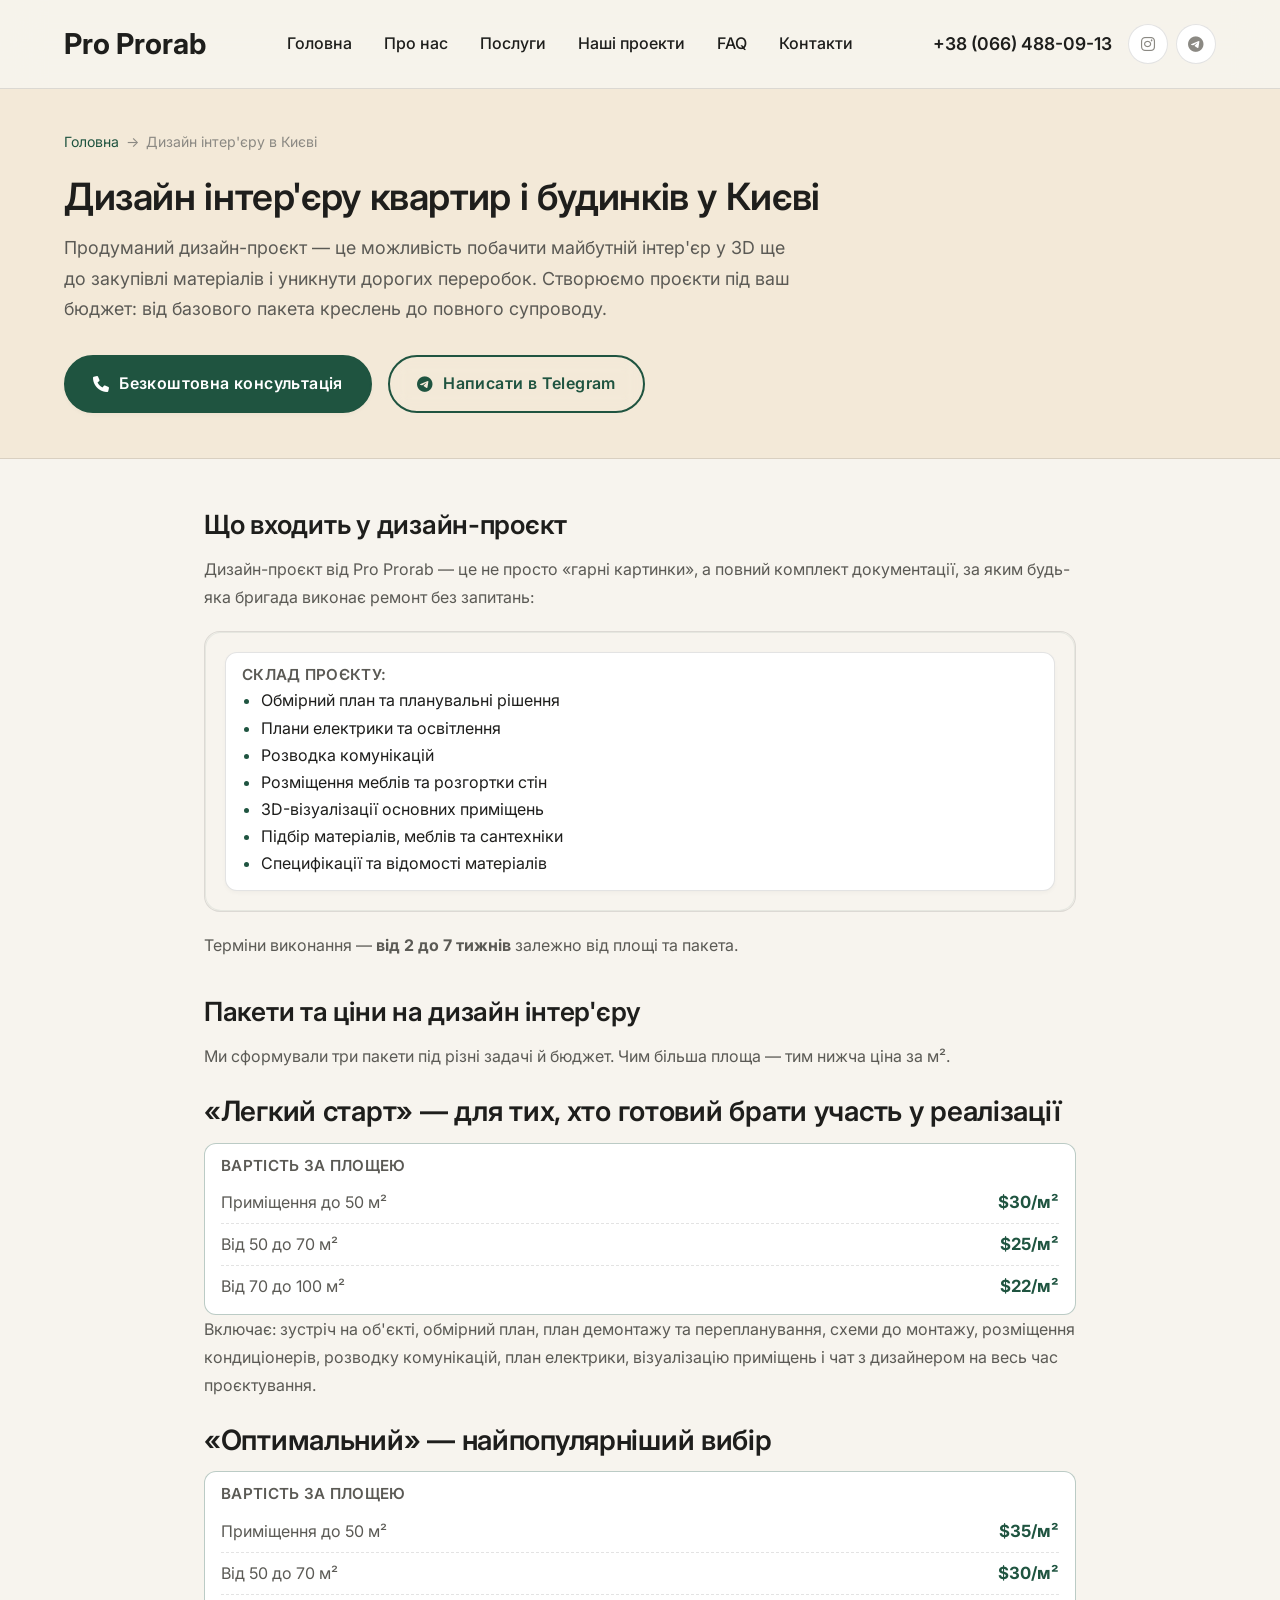
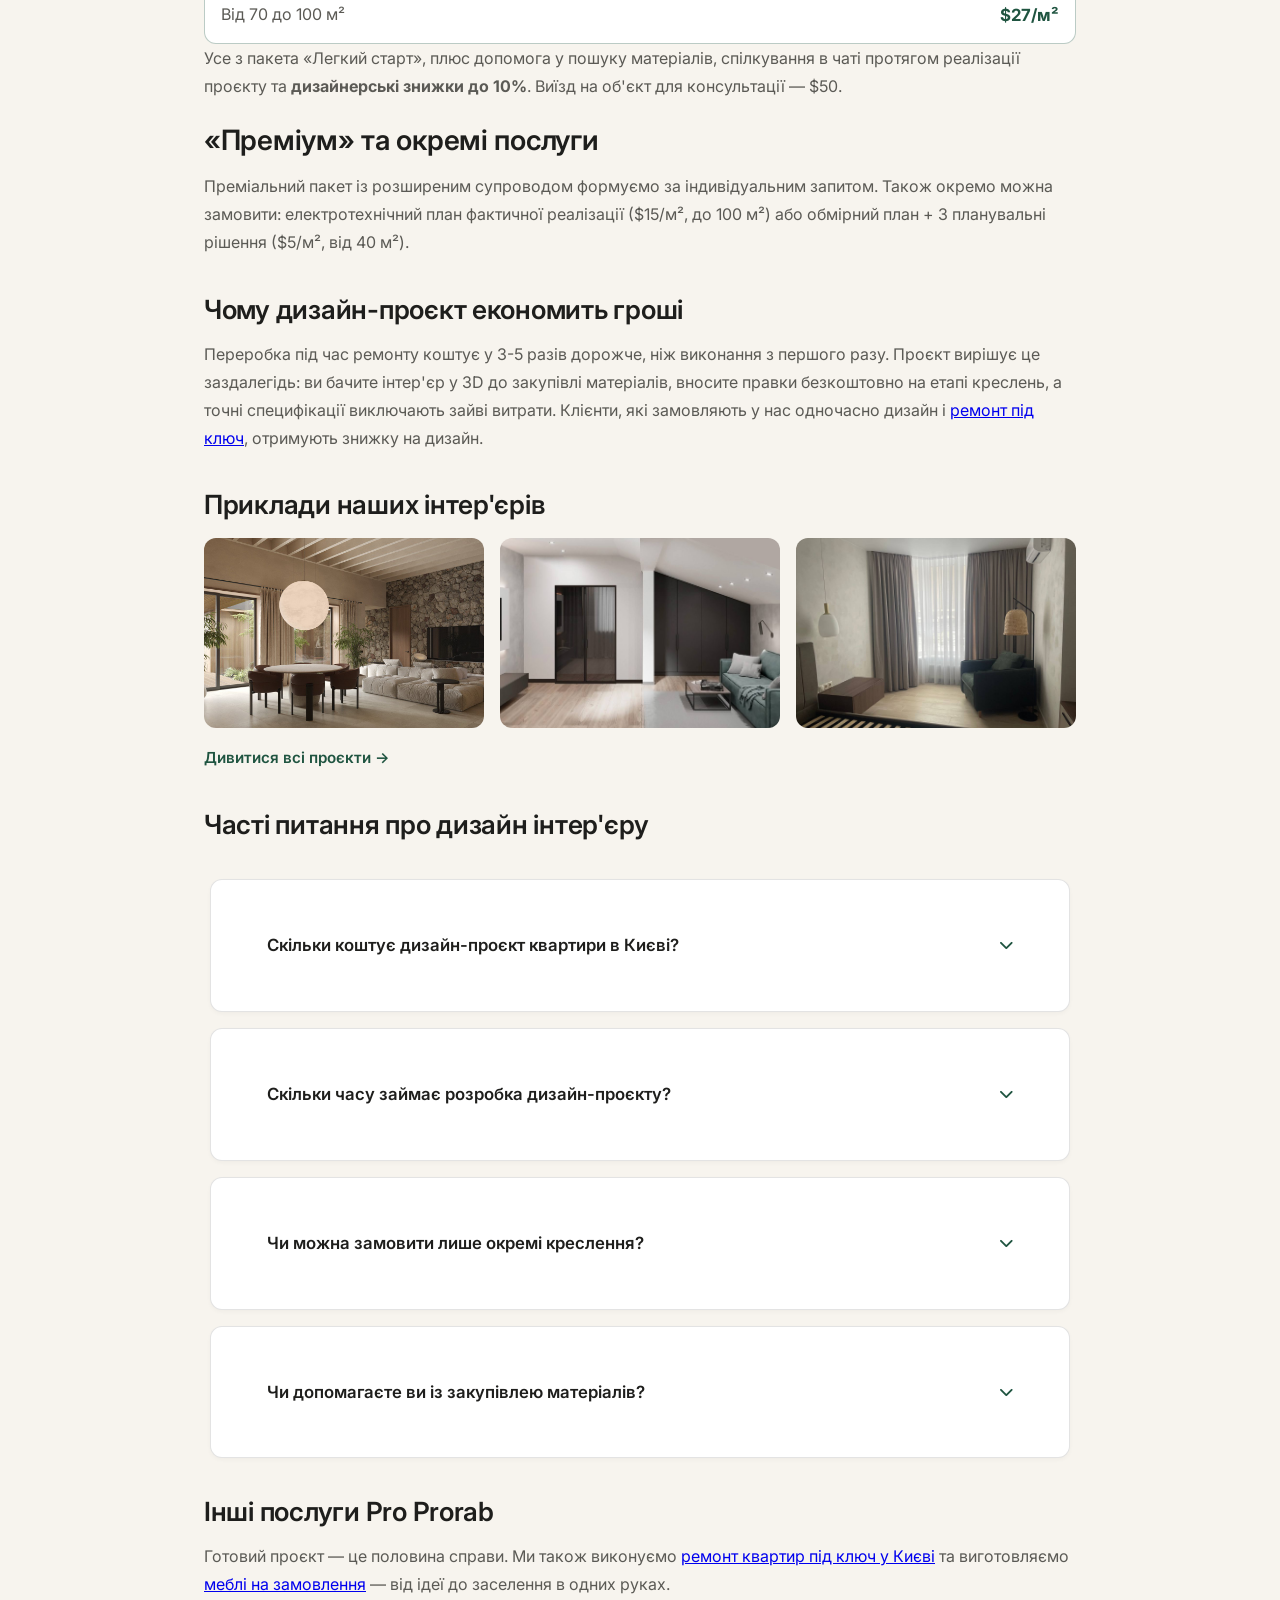
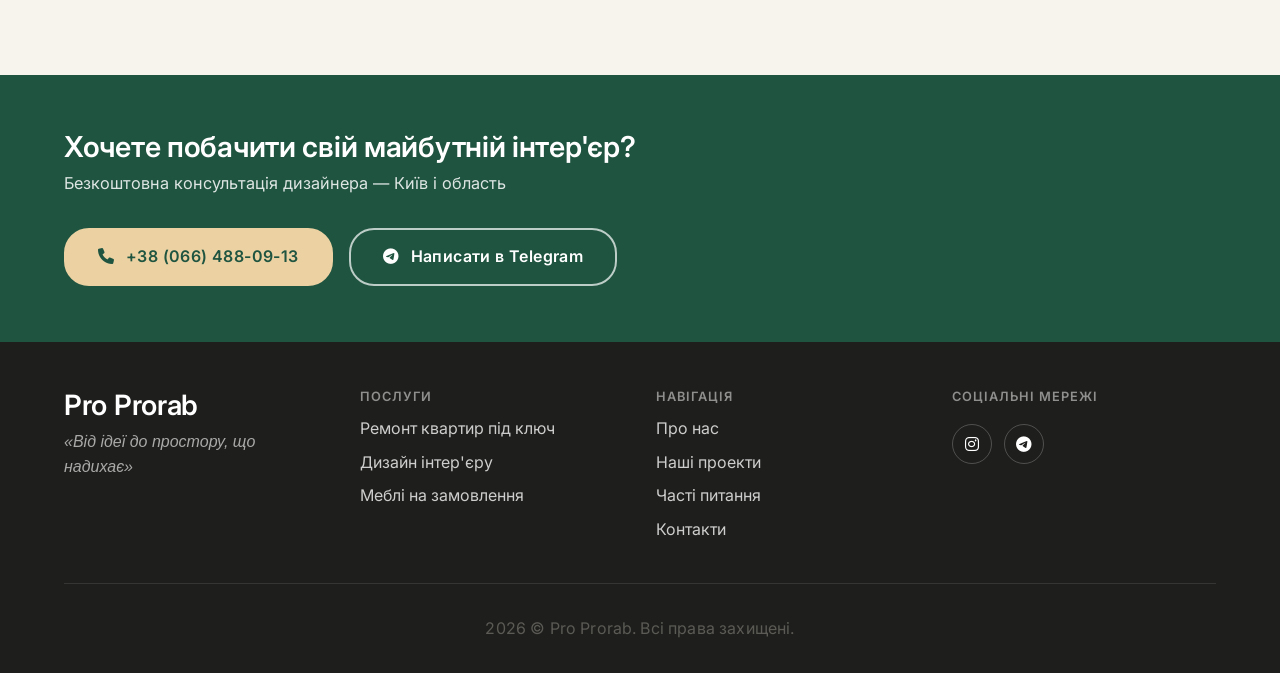
==== commit 2f0a751a: "Apply the /new/ prototype palette to the live site; remove the prototype The owner approved the prot" ====
--- a/dyzain-interieru-kyiv/index.html
+++ b/dyzain-interieru-kyiv/index.html
@@ -8,7 +8,7 @@
     <meta name="description" content="Дизайн інтер'єру квартир і будинків у Києві: обмірний план, 3D-візуалізації, підбір матеріалів. Пакети від $22/м², терміни 2-7 тижнів. ☎ +38 (066) 488-09-13">
     <meta name="keywords" content="дизайн інтер'єру Київ, дизайн-проєкт квартири Київ, дизайн інтер'єру ціна, дизайн квартири Київ, 3D візуалізація інтер'єру, дизайнер інтер'єру Київ">
     <meta name="robots" content="index, follow, max-image-preview:large">
-    <meta name="theme-color" content="#245B4A">
+    <meta name="theme-color" content="#1F5440">
 
     <meta name="geo.region" content="UA-32">
     <meta name="geo.placename" content="Київ, Київська область">
@@ -33,7 +33,7 @@
     <link rel="preconnect" href="https://fonts.googleapis.com">
     <link rel="preconnect" href="https://fonts.gstatic.com" crossorigin>
 
-    <link rel="stylesheet" href="/css/style.css?v=21">
+    <link rel="stylesheet" href="/css/style.css?v=22">
     <link href="https://fonts.googleapis.com/css2?family=Inter:wght@300;400;500;600;700&family=Caveat:wght@500;600;700&family=Great+Vibes&display=swap" rel="stylesheet">
     <link rel="stylesheet" href="https://cdnjs.cloudflare.com/ajax/libs/font-awesome/6.0.0/css/all.min.css">
 
--- a/css/style.css
+++ b/css/style.css
@@ -5,48 +5,62 @@
     box-sizing: border-box;
 }
 
-/* CSS Variables for Custom Beige Color Scheme */
+/* ==========================================================================
+   Palette v2 — 4-color system (deep green · sand · warm off-white · graphite),
+   ported from the approved /new/ prototype. Everything below maps the legacy
+   variable names onto this system so the whole site re-skins consistently.
+   ========================================================================== */
 :root {
+    /* Core palette */
+    --green: #1F5440;
+    --green-deep: #163F30;
+    --sand: #ECD2A3;
+    --sand-soft: #F3E9D8;
+    --cream: #F7F4EE;
+    --ink: #1E1E1C;
+    --ink-soft: #5B5A55;
+    --ink-mute: #8B8983;
+
     /* Background Colors */
-    --wix-bg: #ffffff; /* Pure white background */
-    --wix-surface: #ffffff; /* White surface */
-    --wix-section-bg: #f8f9fa; /* Light gray section background */
-    --wix-accent-bg: #F5F4F0; /* Very light beige accent background */
+    --wix-bg: var(--cream);          /* page background: warm off-white, not pure white */
+    --wix-surface: #FFFFFF;          /* cards, modals, header surface */
+    --wix-section-bg: #FFFFFF;       /* alternate (white) sections */
+    --wix-accent-bg: var(--sand-soft); /* sand sections: facts strip, FAQ, page heroes */
 
     /* Text Colors */
-    --wix-text-primary: #1a1a1a; /* Very dark text */
-    --wix-text-secondary: #333333; /* Dark gray text */
-    --wix-text-muted: #666666; /* Medium gray text */
-
-    /* Accent Colors - Beige Theme */
-    --wix-accent: #E8E6E1; /* Main beige accent */
-    --wix-accent-hover: #D4D1C9; /* Lighter beige for hover states */
-    --wix-accent-light: #F9F8F5; /* Very light beige */
-    --wix-accent-dark: #C4C1B9; /* Darker beige for borders */
-    --wix-success: #8FA88F; /* Soft green for success states */
-    --wix-warning: #D4B08A; /* Warm beige for warnings */
+    --wix-text-primary: var(--ink);
+    --wix-text-secondary: var(--ink-soft);
+    --wix-text-muted: var(--ink-mute);
+
+    /* Accent Colors */
+    --wix-accent: var(--sand-soft);   /* soft sand fills (icon circles, hovers) */
+    --wix-accent-hover: var(--sand);
+    --wix-accent-light: var(--cream);
+    --wix-accent-dark: #DCCFBB;       /* sand-toned borders */
+    --wix-success: var(--green);      /* checkmarks */
+    --wix-warning: var(--sand);
 
     /* UI Elements */
-    --wix-border: #e8e6e1; /* Beige border */
-    --wix-border-light: #f0f0f0; /* Very light border */
-    --wix-shadow: 0 2px 4px rgba(0, 0, 0, 0.03);
-    --wix-shadow-lg: 0 4px 12px rgba(0, 0, 0, 0.05);
-    --wix-shadow-xl: 0 8px 24px rgba(0, 0, 0, 0.08);
-    --wix-radius: 8px; /* Border radius */
-    --wix-radius-lg: 12px; /* Large border radius */
-
-    /* Brand Colors (Warm Beige theme) */
-    --brand: #D8C3A5; /* Warm beige */
-    --brand-hover: #C9AF8D; /* Darker beige on hover */
-    --brand-contrast: #2E2E2E; /* Dark text on beige */
-
-    /* Hero Text Colors (richer, not black) */
-    --hero-title-color: #245B4A; /* Deep green slate */
-    --hero-subtitle-color: #317D63; /* Softer green slate */
-
-    /* Supporting brown tone for links */
-    --brand-brown: #6B5B4B;
-    --brand-brown-hover: #5A4C3E;
+    --wix-border: rgba(30, 30, 28, 0.12);
+    --wix-border-light: rgba(30, 30, 28, 0.07);
+    --wix-shadow: 0 2px 4px rgba(30, 30, 28, 0.03);
+    --wix-shadow-lg: 0 4px 12px rgba(30, 30, 28, 0.06);
+    --wix-shadow-xl: 0 8px 24px rgba(30, 30, 28, 0.08);
+    --wix-radius: 8px;
+    --wix-radius-lg: 12px;
+
+    /* Brand: primary actions are deep green with white text */
+    --brand: var(--green);
+    --brand-hover: var(--green-deep);
+    --brand-contrast: #FFFFFF;
+
+    /* Hero / heading accents */
+    --hero-title-color: var(--green);
+    --hero-subtitle-color: var(--green);
+
+    /* Links (legacy name kept; now green) */
+    --brand-brown: var(--green);
+    --brand-brown-hover: var(--green-deep);
 }
 
 body {
@@ -101,7 +115,7 @@
     .header {
         backdrop-filter: none;
         -webkit-backdrop-filter: none;
-        background-color: rgba(255, 255, 255, 0.95);
+        background-color: rgba(247, 244, 238, 0.96);
     }
 }
 
@@ -112,7 +126,7 @@
     left: 0;
     right: 0;
     bottom: 0;
-    background: rgba(255, 255, 255, 0.98);
+    background: rgba(247, 244, 238, 0.98);
     backdrop-filter: blur(20px);
     z-index: 999;
     padding: 2rem 1rem;
@@ -238,7 +252,7 @@
 
 /* Header */
 .header {
-    background-color: var(--wix-surface);
+    background-color: rgba(247, 244, 238, 0.9);
     backdrop-filter: blur(20px);
     -webkit-backdrop-filter: blur(20px);
     position: fixed;
@@ -408,7 +422,7 @@
     left: 0;
     right: 0;
     height: 100dvh;
-    background-color: rgba(255, 255, 255, 0.98);
+    background-color: rgba(247, 244, 238, 0.98);
     backdrop-filter: blur(20px);
     -webkit-backdrop-filter: blur(20px);
     padding: calc(var(--header-h, 64px) + 12px) 1rem 2rem;
@@ -488,10 +502,8 @@
 }
 
 .hero .btn-primary:hover {
-    background-image: linear-gradient(135deg, #D8C3A5 0%, #E6D5BC 100%);
-    background-size: 200% 200%;
-    background-position: 100% 50%;
-    border-color: #D1BB9E;
+    background: var(--brand-hover);
+    border-color: var(--brand-hover);
 }
 
 .hero-title {
@@ -613,7 +625,7 @@
 
 /* Services Section */
 .services-preview {
-    background-color: #f8f9fa;
+    background-color: var(--wix-section-bg);
 }
 
 .services-grid {
@@ -904,7 +916,7 @@
 
 /* Contact Form Section */
 .contact-form-section {
-    background-color: #f8f9fa;
+    background-color: var(--wix-section-bg);
 }
 
 .contact-form-content {
@@ -942,7 +954,7 @@
 .form-group textarea {
     width: 100%;
     padding: 12px 15px;
-    border: 2px solid #e9ecef;
+    border: 2px solid var(--wix-border);
     border-radius: 5px;
     font-size: 16px;
     transition: border-color 0.3s ease;
@@ -951,7 +963,7 @@
 .form-group input:focus,
 .form-group textarea:focus {
     outline: none;
-    border-color: #A67C52;
+    border-color: var(--brand);
 }
 
 /* Footer */
@@ -1397,7 +1409,7 @@
 }
 
 .scroll-top-btn:hover {
-    background-image: linear-gradient(135deg, var(--brand) 0%, #E6D5BC 100%);
+    background: var(--brand-hover);
 }
 
 .scroll-top-btn:focus-visible {
@@ -1561,7 +1573,7 @@
 
 /* Page Header */
 .page-header {
-    background: #D2CFC6;
+    background: var(--wix-accent-bg);
     color: var(--wix-text-primary);
     padding: 120px 0 80px;
     text-align: center;
@@ -1625,7 +1637,7 @@
 
 /* Values Section */
 .our-values {
-    background-color: #f8f9fa;
+    background-color: var(--wix-section-bg);
     padding: 80px 0;
 }
 
@@ -1696,7 +1708,7 @@
 
 .member-photo {
     height: 250px;
-    background-color: #f8f9fa;
+    background-color: var(--wix-section-bg);
     display: flex;
     align-items: center;
     justify-content: center;
@@ -1713,7 +1725,7 @@
 }
 
 .member-position {
-    color: #99CC99;
+    color: var(--brand);
     font-weight: 600;
     margin-bottom: 1rem;
 }
@@ -1725,7 +1737,7 @@
 
 /* Why Choose Us */
 .why-choose-us {
-    background-color: #f8f9fa;
+    background-color: var(--wix-section-bg);
     padding: 80px 0;
 }
 
@@ -1752,7 +1764,7 @@
     position: absolute;
     top: -15px;
     left: 2rem;
-    background-color: #99CC99;
+    background-color: var(--brand);
     color: white;
     width: 40px;
     height: 40px;
@@ -1776,7 +1788,7 @@
 
 /* CTA Section */
 .cta-section {
-    background: #D2CFC6;
+    background: var(--wix-accent-bg);
     color: var(--wix-text-primary);
     padding: 80px 0;
     text-align: center;
@@ -1808,7 +1820,7 @@
 
 .cta-buttons .btn-outline:hover {
     background-color: white;
-    color: #A67C52;
+    color: var(--brand);
 }
 
 /* Services Page Styles */
@@ -1827,7 +1839,7 @@
     gap: 3rem;
     align-items: center;
     padding: 3rem 0;
-    border-bottom: 1px solid #e9ecef;
+    border-bottom: 1px solid var(--wix-border);
 }
 
 .service-detailed:last-child {
@@ -1862,13 +1874,13 @@
     content: '✓';
     position: absolute;
     left: 0;
-    color: #99CC99;
+    color: var(--brand);
     font-weight: bold;
 }
 
 .service-image {
     height: 300px;
-    background-color: #f8f9fa;
+    background-color: var(--wix-section-bg);
     border-radius: 10px;
     display: flex;
     align-items: center;
@@ -1888,8 +1900,8 @@
 .filter-btn {
     padding: 10px 20px;
     background-color: transparent;
-    border: 2px solid #A67C52;
-    color: #A67C52;
+    border: 2px solid var(--brand);
+    color: var(--brand);
     border-radius: 25px;
     cursor: pointer;
     transition: all 0.3s ease;
@@ -1898,7 +1910,7 @@
 
 .filter-btn:hover,
 .filter-btn.active {
-    background-color: #A67C52;
+    background-color: var(--brand);
     color: white;
 }
 
@@ -1926,7 +1938,7 @@
 
 .portfolio-detailed-image {
     height: 250px;
-    background-color: #f8f9fa;
+    background-color: var(--wix-section-bg);
     display: flex;
     align-items: center;
     justify-content: center;
@@ -1960,7 +1972,7 @@
 }
 
 .portfolio-link {
-    color: #99CC99;
+    color: var(--brand);
     text-decoration: none;
     font-weight: 600;
     transition: color 0.3s ease;
@@ -2013,7 +2025,7 @@
 }
 
 .contact-detailed-form {
-    background-color: #f8f9fa;
+    background-color: var(--wix-section-bg);
     padding: 80px 0;
 }
 
@@ -2111,7 +2123,7 @@
 
 /* Service Pricing */
 .service-pricing {
-    background-color: #f8f9fa;
+    background-color: var(--wix-section-bg);
     padding: 1rem;
     border-radius: 5px;
     margin: 1.5rem 0;
@@ -2124,7 +2136,7 @@
 
 /* How We Work Section */
 .how-we-work {
-    background-color: #f8f9fa;
+    background-color: var(--wix-section-bg);
     padding: 80px 0;
 }
 
@@ -2147,7 +2159,7 @@
 .step-number {
     width: 60px;
     height: 60px;
-    background-color: #99CC99;
+    background-color: var(--brand);
     color: white;
     border-radius: 50%;
     display: flex;
@@ -2195,7 +2207,7 @@
 }
 
 .pricing-card.featured {
-    border-color: #A67C52;
+    border-color: var(--brand);
     transform: scale(1.05);
 }
 
@@ -2218,7 +2230,7 @@
 .price {
     font-size: 2rem;
     font-weight: 700;
-    color: #99CC99;
+    color: var(--brand);
     margin-bottom: 1rem;
 }
 
@@ -2226,7 +2238,7 @@
     position: absolute;
     top: -10px;
     right: -10px;
-    background-color: #A67C52;
+    background-color: var(--brand);
     color: white;
     padding: 0.5rem 1rem;
     border-radius: 20px;
@@ -2241,7 +2253,7 @@
 
 .pricing-features li {
     padding: 0.75rem 0;
-    border-bottom: 1px solid #e9ecef;
+    border-bottom: 1px solid var(--wix-border);
     position: relative;
     padding-left: 2rem;
 }
@@ -2254,7 +2266,7 @@
     content: '✓';
     position: absolute;
     left: 0;
-    color: #A67C52;
+    color: var(--brand);
     font-weight: bold;
 }
 
@@ -2290,7 +2302,7 @@
 .contact-info-icon {
     width: 60px;
     height: 60px;
-    background-color: #A67C52;
+    background-color: var(--brand);
     border-radius: 50%;
     display: flex;
     align-items: center;
@@ -2312,7 +2324,7 @@
 
 .contact-link {
     display: inline-block;
-    color: #99CC99;
+    color: var(--brand);
     text-decoration: none;
     font-weight: 600;
     margin-top: 1rem;
@@ -2324,7 +2336,7 @@
 }
 
 .contact-detailed-form {
-    background-color: #f8f9fa;
+    background-color: var(--wix-section-bg);
     padding: 80px 0;
 }
 
@@ -2374,7 +2386,7 @@
 }
 
 .checkbox-label a {
-    color: #A67C52;
+    color: var(--brand);
     text-decoration: none;
 }
 
@@ -2396,7 +2408,7 @@
 
 .map-placeholder {
     height: 400px;
-    background-color: #f8f9fa;
+    background-color: var(--wix-section-bg);
     display: flex;
     align-items: center;
     justify-content: center;
@@ -2428,7 +2440,7 @@
 
 /* FAQ Section */
 .faq-section {
-    background-color: #f8f9fa;
+    background-color: var(--wix-section-bg);
     padding: 80px 0;
 }
 
@@ -2464,7 +2476,7 @@
 
 /* Statistics Section */
 .statistics-section {
-    background: #D2CFC6;
+    background: var(--wix-accent-bg);
     color: var(--wix-text-primary);
     padding: 80px 0;
 }
@@ -2955,8 +2967,8 @@
     height: 58px;
     margin: 0 auto 0.7rem;
     border-radius: 50%;
-    background: #EAD9BD;
-    color: var(--brand-brown);
+    background: var(--sand);
+    color: var(--green);
     display: flex;
     align-items: center;
     justify-content: center;
@@ -3173,3 +3185,39 @@
     .page-portfolio-grid img { height: 220px; }
     .service-article h2 { font-size: 1.35rem; }
 }
+
+/* === Palette v2: dark graphite footer (from the /new/ prototype) === */
+.footer {
+    background-color: var(--ink);
+    color: rgba(255, 255, 255, 0.78);
+}
+.footer-logo h3 { color: #FFFFFF; }
+.footer-logo p { color: rgba(255, 255, 255, 0.62); font-style: italic; }
+.footer h4 { color: rgba(255, 255, 255, 0.5); letter-spacing: 0.08em; text-transform: uppercase; font-size: 0.8rem; }
+.footer-links a,
+.footer-contact p { color: rgba(255, 255, 255, 0.78); }
+.footer-links a:hover { color: var(--sand); }
+.footer-contact p i { color: var(--sand); }
+.footer-social .social-link {
+    background-color: transparent;
+    color: #FFFFFF;
+    border: 1px solid rgba(255, 255, 255, 0.22);
+}
+.footer-social .social-link:hover {
+    background-color: var(--sand);
+    border-color: var(--sand);
+    color: var(--green-deep);
+}
+.footer-bottom {
+    border-top-color: rgba(255, 255, 255, 0.1);
+    color: rgba(255, 255, 255, 0.45);
+}
+
+/* Mobile nav panel: cream instead of white */
+.nav.active { background: rgba(247, 244, 238, 0.98); }
+
+/* Palette v2: cream cards on the white services section (desktop) */
+@media (min-width: 769px) {
+    .services-preview .service-card { background-color: var(--cream); }
+    .services-preview .service-card:hover { background-color: var(--wix-surface); }
+}
